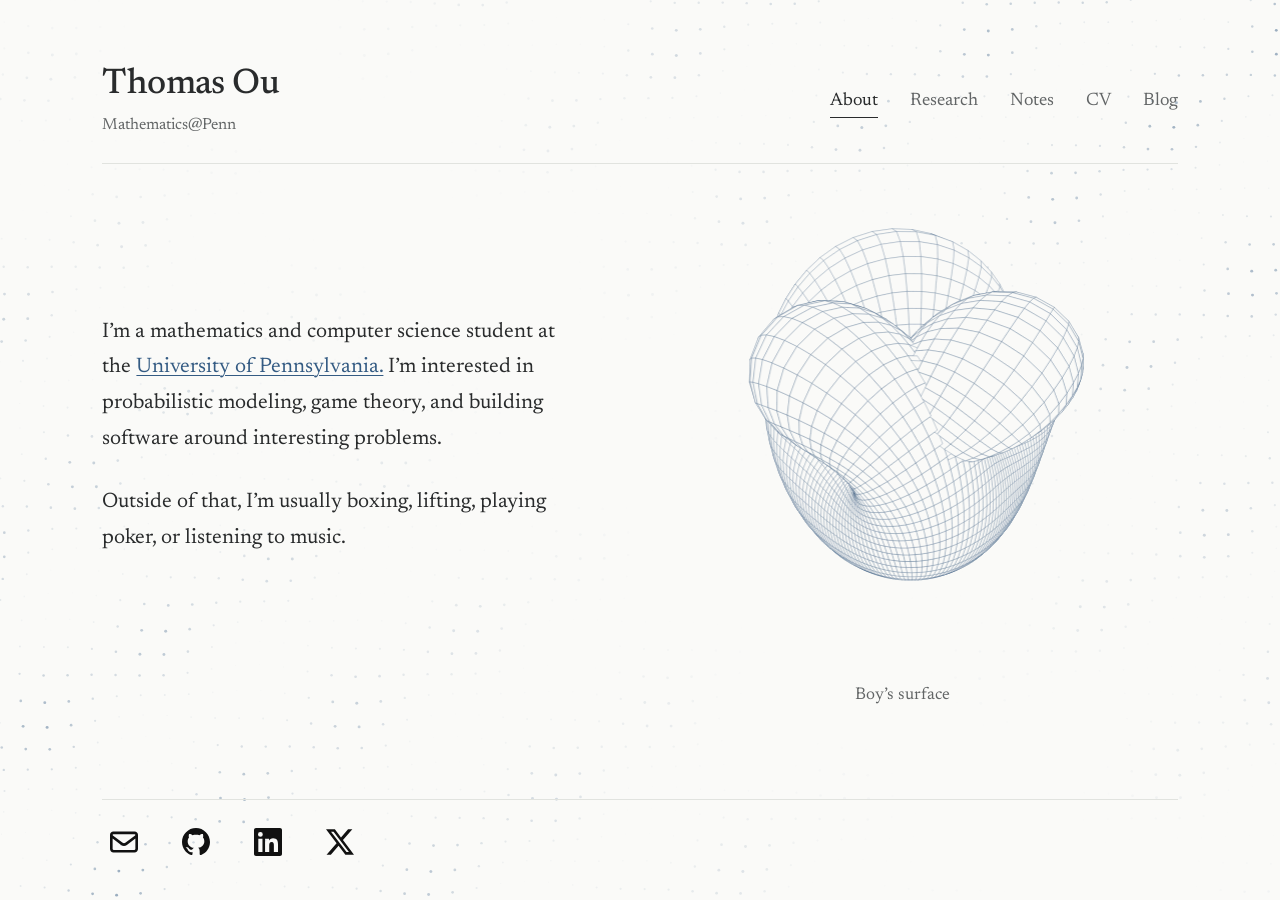
==== index.html @ cf2bec7f "open analytics preferences only from the footer" ====
<!doctype html>
<html lang="en">
<head>
  <meta charset="utf-8">
  <meta name="viewport" content="width=device-width, initial-scale=1, viewport-fit=cover">
  <meta name="theme-color" content="#fafaf8">
  <meta name="description" content="Thomas Ou. Mathematics and computer science at Penn. Interested in probabilistic modeling and game theory.">
  <title>Thomas Ou</title>
  <link rel="icon" href="notebook-assets/favicon.svg?v=trefoil" type="image/svg+xml">
  <link rel="stylesheet" href="notebook-assets/newsreader.css">
  <link rel="stylesheet" href="styles.css?v=calibration-post">
  <script src="ambient.js?v=canvas-resize" defer></script>
  <script src="navigation.js?v=research-scroll" defer></script>
  <script src="attractor.js?v=home-model-shuffle" defer></script>
  <script src="geometry.js?v=canvas-resize" defer></script>
  <script src="text-motion.js?v=smooth-text" defer></script>
  <script src="pdf-preview.js?v=pdf-preview" defer></script>
  <link rel="stylesheet" href="analytics.css?v=posthog">
  <script src="analytics.js?v=footer-privacy" defer></script>
</head>
<body>
  <div class="ambient-background" aria-hidden="true">
    <canvas class="ambient-field"></canvas>
  </div>
  <a class="skip-link" href="#main">Skip to content</a>
  <div class="site">
    <header class="site-header">
      <div class="identity">
        <a class="name" href="#about" aria-label="Thomas Ou, about">Thomas Ou</a>
        <p>Mathematics@Penn</p>
      </div>
      <nav aria-label="Main navigation">
        <a href="#about" aria-current="page">About</a>
        <a href="#research">Research</a>
        <a href="#notes">Notes</a>
        <a href="#cv">CV</a>
        <a href="#blog">Blog</a>
      </nav>
    </header>
    <main id="main" tabindex="-1">
      <section id="about" class="page-section home" aria-labelledby="about-title">
        <h1 id="about-title" class="visually-hidden">About Thomas</h1>
        <div class="home-layout">
          <div class="biography">
            <p>I’m a mathematics and computer science student at the <a href="https://www.upenn.edu/">University of Pennsylvania.</a> I’m interested in probabilistic modeling, game theory, and building software around interesting problems.</p>
            <p>Outside of that, I’m usually boxing, lifting, playing poker, or listening to music.</p>
          </div>
          <figure class="attractor" aria-labelledby="attractor-title">
            <div class="attractor-plot">
              <canvas id="attractor-canvas" tabindex="0" role="img" aria-label="Interactive mathematical model. Drag or use arrow keys to rotate. Press Space to pause or resume.">An interactive mathematical model.</canvas>
              <noscript><p class="no-script">Enable JavaScript to explore the mathematics.</p></noscript>
            </div>
            <figcaption>
              <span id="attractor-title">Mathematical model</span>
            </figcaption>
          </figure>
        </div>
      </section>
      <section id="research" hidden class="page-section research" aria-labelledby="research-title">
        <h1 id="research-title" class="visually-hidden">Research</h1>
        <div class="research-group">
          <ul class="research-list" role="list" aria-label="Research topics">
            <li class="research-entry">
              <div class="research-details">
                <h2><a href="https://arxiv.org/abs/2606.20557" target="_blank" rel="noopener" aria-label="Related paper: Optimal Deterministic Multicalibration and Omniprediction by Noarov and Roth, 2026 (opens in a new tab)">Multicalibration and Omniprediction</a></h2>
                <p>Deterministic multicalibration and omniprediction with optimal sample complexity. Noarov and Roth, June 2026 preprint.</p>
              </div>
            </li>
            <li class="research-entry">
              <div class="research-details">
                <h2><a href="https://arxiv.org/abs/1906.08837" target="_blank" rel="noopener" aria-label="Related paper: Minimal resolutions of monomial ideals (opens in a new tab)">Combinatorial Minimal Free Resolutions</a></h2>
                <p>Explicit combinatorial constructions for resolving monomial ideals, connecting algebraic structure with topology.</p>
              </div>
            </li>
            <li class="research-entry">
              <div class="research-details">
                <h2><a href="https://arxiv.org/abs/2104.13753" target="_blank" rel="noopener" aria-label="Related paper: Sum-of-norms clustering does not separate nearby balls (opens in a new tab)">Sum-of-norms Clustering</a></h2>
                <p>Geometric and measure-theoretic approaches to understanding how convex clustering behaves on discrete samples and continuous distributions.</p>
              </div>
            </li>
          </ul>
        </div>
        <section class="research-group" aria-labelledby="selected-projects-title">
          <div class="research-group-heading">
            <h2 id="selected-projects-title">Select Technical Projects</h2>
          </div>
          <ul class="technical-projects">
            <li>
              <a href="https://github.com/Smokeybear10/103.RSCH.river" target="_blank" rel="noopener" aria-label="River: Counterfactual regret minimization solver for No-Limit Hold’em (opens in a new tab)">River — Counterfactual regret minimization solver for No-Limit Hold’em</a>
              <span class="project-tools">(Rust, Rayon, Actix Web)</span>
            </li>
          </ul>
        </section>
      </section>
      <section id="cv" hidden class="page-section cv" aria-labelledby="cv-title">
        <h1 id="cv-title" class="visually-hidden">CV</h1>
        <section class="cv-group" aria-labelledby="cv-education-title">
          <h2 id="cv-education-title">Education</h2>
          <ol class="cv-timeline" role="list" aria-label="Education, most recent graduation first">
            <li class="cv-entry">
              <p class="cv-date">Expected <time datetime="2028-12">Dec 2028</time></p>
              <div class="cv-details">
                <h3>University of Pennsylvania</h3>
                <p class="cv-role">Master of Science in Engineering, Computer and Information Science</p>
                <p class="cv-location">Philadelphia, PA</p>
              </div>
            </li>
            <li class="cv-entry">
              <p class="cv-date">Expected <time datetime="2027-05">May 2027</time></p>
              <div class="cv-details">
                <h3>University of Pennsylvania</h3>
                <p class="cv-role">Bachelor of Science in Mathematics</p>
                <p class="cv-location">Philadelphia, PA</p>
              </div>
            </li>
          </ol>
        </section>
        <section class="cv-group" aria-labelledby="cv-experience-title">
          <h2 id="cv-experience-title">Experience</h2>
          <ol class="cv-timeline" role="list" aria-label="Experience, most recent first">
            <li class="cv-entry">
              <p class="cv-date"><time datetime="2027">Summer 2027</time></p>
              <div class="cv-details">
                <h3>Akuna Capital</h3>
                <p class="cv-role">Incoming Quantitative Research Intern</p>
                <p class="cv-location">Chicago, IL</p>
                <p class="cv-description">Equity index market making and volatility research.</p>
              </div>
            </li>
            <li class="cv-entry">
              <p class="cv-date"><time datetime="2026-08">Aug 2026</time> – Present</p>
              <div class="cv-details">
                <h3>University of Pennsylvania</h3>
                <p class="cv-role">Teaching Assistant · CIS 5500</p>
                <p class="cv-location">Philadelphia, PA</p>
                <p class="cv-description">Graduate database systems with Prof. Susan B. Davidson, covering concurrency control, isolation, and distributed consistency.</p>
              </div>
            </li>
            <li class="cv-entry">
              <p class="cv-date"><time datetime="2026-05">May 2026</time> – <time datetime="2026-08">Aug 2026</time></p>
              <div class="cv-details">
                <h3>Amazon Web Services</h3>
                <p class="cv-role">Software Development Engineer Intern</p>
                <p class="cv-location">Boston, MA</p>
                <p class="cv-description">Storage control-plane systems for FSx for Lustre: file-system lifecycle services, metadata, snapshots, and parallel I/O.</p>
              </div>
            </li>
            <li class="cv-entry">
              <p class="cv-date"><time datetime="2025-07">Jul 2025</time> – Present</p>
              <div class="cv-details">
                <h3>University of Pennsylvania</h3>
                <p class="cv-role">Research Assistant</p>
                <p class="cv-location">Philadelphia, PA</p>
                <p class="cv-description">Maritime intelligence research with Prof. M. Horowitz, combining vessel anomaly detection and fuzzy inference for explainable risk scoring.</p>
              </div>
            </li>
            <li class="cv-entry">
              <p class="cv-date"><time datetime="2025-05">May 2025</time> – <time datetime="2025-07">Jul 2025</time></p>
              <div class="cv-details">
                <h3>Cursor</h3>
                <p class="cv-role">Engineering Fellow</p>
                <p class="cv-location">San Francisco, CA</p>
                <p class="cv-description">A Rust decision engine for coding agents, using multicalibration and bounded-risk policies to decide when to execute, escalate, or request review.</p>
              </div>
            </li>
          </ol>
        </section>
        <p class="resume-request"><a href="mailto:thomasou@sas.upenn.edu?subject=R%C3%A9sum%C3%A9%20request">Please contact me for my full résumé.</a></p>
      </section>
      <section id="notes" hidden class="page-section notes" aria-labelledby="notes-title">
        <h1 id="notes-title" class="visually-hidden">Notes</h1>
        <section class="notes-group" aria-labelledby="undergraduate-notes">
          <div class="notes-group-heading">
            <h2 id="undergraduate-notes">Undergraduate</h2>
            <span>3 notes</span>
          </div>
          <ol class="notes-list" aria-label="Undergraduate notes">
          <li class="note-row">
            <div>
              <a class="note-course" href="https://statistics.wharton.upenn.edu/programs/undergraduate/course-descriptions/">STAT 4300</a>
              <h3><a class="note-title" href="notes/ben-greene/probability.pdf" target="_blank" rel="noopener" type="application/pdf" aria-label="Open PDF: Probability notes by Ben Greene (PDF, 68 pages; opens in a new tab)">Probability</a></h3>
              <p class="note-origin">68 pages · 18.6 MB</p>
            </div>
            <a class="note-pdf" type="application/pdf" href="notes/ben-greene/probability.pdf" target="_blank" rel="noopener" aria-label="Open PDF: Probability notes by Ben Greene (PDF, 68 pages; opens in a new tab)"><svg viewBox="0 0 20 22" fill="none" stroke="currentColor" stroke-width="1.4" stroke-linecap="round" stroke-linejoin="round" aria-hidden="true" focusable="false"><path d="M11 2H4a1 1 0 0 0-1 1v16a1 1 0 0 0 1 1h12a1 1 0 0 0 1-1V8z"/><path d="M11 2v6h6M6.5 12h7M6.5 15.5h5"/></svg><span><span class="pdf-label-prefix">Open </span>PDF</span><span class="pdf-arrow" aria-hidden="true">↗</span></a>
          </li>
          <li class="note-row">
            <div>
              <a class="note-course" href="https://catalog.upenn.edu/courses/math/">MATH 5140</a>
              <h3><a class="note-title" href="notes/ben-greene/advanced-linear-algebra.pdf" target="_blank" rel="noopener" type="application/pdf" aria-label="Open PDF: Advanced Linear Algebra notes by Ben Greene (PDF, 45 pages; opens in a new tab)">Advanced Linear Algebra</a></h3>
              <p class="note-origin">45 pages · 12.7 MB</p>
            </div>
            <a class="note-pdf" type="application/pdf" href="notes/ben-greene/advanced-linear-algebra.pdf" target="_blank" rel="noopener" aria-label="Open PDF: Advanced Linear Algebra notes by Ben Greene (PDF, 45 pages; opens in a new tab)"><svg viewBox="0 0 20 22" fill="none" stroke="currentColor" stroke-width="1.4" stroke-linecap="round" stroke-linejoin="round" aria-hidden="true" focusable="false"><path d="M11 2H4a1 1 0 0 0-1 1v16a1 1 0 0 0 1 1h12a1 1 0 0 0 1-1V8z"/><path d="M11 2v6h6M6.5 12h7M6.5 15.5h5"/></svg><span><span class="pdf-label-prefix">Open </span>PDF</span><span class="pdf-arrow" aria-hidden="true">↗</span></a>
          </li>
          <li class="note-row">
            <div>
              <a class="note-course" href="https://www2.math.upenn.edu/~ghrist/cv.pdf">MATH 680</a>
              <h3><a class="note-title" href="notes/ben-greene/topological-data-analysis.pdf" target="_blank" rel="noopener" type="application/pdf" aria-label="Open PDF: Topological Data Analysis notes by Ben Greene (PDF, 32 pages; opens in a new tab)">Topological Data Analysis</a></h3>
              <p class="note-origin">32 pages · 9.9 MB</p>
            </div>
            <a class="note-pdf" type="application/pdf" href="notes/ben-greene/topological-data-analysis.pdf" target="_blank" rel="noopener" aria-label="Open PDF: Topological Data Analysis notes by Ben Greene (PDF, 32 pages; opens in a new tab)"><svg viewBox="0 0 20 22" fill="none" stroke="currentColor" stroke-width="1.4" stroke-linecap="round" stroke-linejoin="round" aria-hidden="true" focusable="false"><path d="M11 2H4a1 1 0 0 0-1 1v16a1 1 0 0 0 1 1h12a1 1 0 0 0 1-1V8z"/><path d="M11 2v6h6M6.5 12h7M6.5 15.5h5"/></svg><span><span class="pdf-label-prefix">Open </span>PDF</span><span class="pdf-arrow" aria-hidden="true">↗</span></a>
          </li>
          </ol>
        </section>
        <section class="notes-group" aria-labelledby="graduate-notes">
          <div class="notes-group-heading">
            <h2 id="graduate-notes">Graduate</h2>
            <span>6 notes</span>
          </div>
          <ol class="notes-list" aria-label="Graduate notes">
          <li class="note-row">
            <div>
              <a class="note-course" href="https://catalog.upenn.edu/courses/math/">MATH 5020</a>
              <h3><a class="note-title" href="notes/ben-greene/abstract-algebra-1.pdf" target="_blank" rel="noopener" type="application/pdf" aria-label="Open PDF: Algebraic Structures I notes by Ben Greene (PDF, 65 pages; opens in a new tab)">Abstract Algebra I</a></h3>
              <p class="note-origin">65 pages · 18.1 MB</p>
            </div>
            <a class="note-pdf" type="application/pdf" href="notes/ben-greene/abstract-algebra-1.pdf" target="_blank" rel="noopener" aria-label="Open PDF: Algebraic Structures I notes by Ben Greene (PDF, 65 pages; opens in a new tab)"><svg viewBox="0 0 20 22" fill="none" stroke="currentColor" stroke-width="1.4" stroke-linecap="round" stroke-linejoin="round" aria-hidden="true" focusable="false"><path d="M11 2H4a1 1 0 0 0-1 1v16a1 1 0 0 0 1 1h12a1 1 0 0 0 1-1V8z"/><path d="M11 2v6h6M6.5 12h7M6.5 15.5h5"/></svg><span><span class="pdf-label-prefix">Open </span>PDF</span><span class="pdf-arrow" aria-hidden="true">↗</span></a>
          </li>
          <li class="note-row">
            <div>
              <a class="note-course" href="https://catalog.upenn.edu/courses/math/">MATH 5030</a>
              <h3><a class="note-title" href="notes/ben-greene/abstract-algebra-2.pdf" target="_blank" rel="noopener" type="application/pdf" aria-label="Open PDF: Algebraic Structures II notes by Ben Greene (PDF, 36 pages; opens in a new tab)">Abstract Algebra II</a></h3>
              <p class="note-origin">36 pages · 10.0 MB</p>
            </div>
            <a class="note-pdf" type="application/pdf" href="notes/ben-greene/abstract-algebra-2.pdf" target="_blank" rel="noopener" aria-label="Open PDF: Algebraic Structures II notes by Ben Greene (PDF, 36 pages; opens in a new tab)"><svg viewBox="0 0 20 22" fill="none" stroke="currentColor" stroke-width="1.4" stroke-linecap="round" stroke-linejoin="round" aria-hidden="true" focusable="false"><path d="M11 2H4a1 1 0 0 0-1 1v16a1 1 0 0 0 1 1h12a1 1 0 0 0 1-1V8z"/><path d="M11 2v6h6M6.5 12h7M6.5 15.5h5"/></svg><span><span class="pdf-label-prefix">Open </span>PDF</span><span class="pdf-arrow" aria-hidden="true">↗</span></a>
          </li>
          <li class="note-row">
            <div>
              <a class="note-course" href="https://catalog.upenn.edu/courses/math/">MATH 6260</a>
              <h3><a class="note-title" href="notes/ben-greene/commutative-algebra.pdf" target="_blank" rel="noopener" type="application/pdf" aria-label="Open PDF: Commutative Algebra notes by Ben Greene (PDF, 177 pages; opens in a new tab)">Commutative Algebra</a></h3>
              <p class="note-origin">177 pages · 53.9 MB</p>
            </div>
            <a class="note-pdf" type="application/pdf" href="notes/ben-greene/commutative-algebra.pdf" target="_blank" rel="noopener" aria-label="Open PDF: Commutative Algebra notes by Ben Greene (PDF, 177 pages; opens in a new tab)"><svg viewBox="0 0 20 22" fill="none" stroke="currentColor" stroke-width="1.4" stroke-linecap="round" stroke-linejoin="round" aria-hidden="true" focusable="false"><path d="M11 2H4a1 1 0 0 0-1 1v16a1 1 0 0 0 1 1h12a1 1 0 0 0 1-1V8z"/><path d="M11 2v6h6M6.5 12h7M6.5 15.5h5"/></svg><span><span class="pdf-label-prefix">Open </span>PDF</span><span class="pdf-arrow" aria-hidden="true">↗</span></a>
          </li>
          <li class="note-row">
            <div>
              <a class="note-course" href="https://catalog.upenn.edu/courses/math/">MATH 6240</a>
              <h3><a class="note-title" href="notes/ben-greene/algebraic-geometry.pdf" target="_blank" rel="noopener" type="application/pdf" aria-label="Open PDF: Algebraic Geometry notes by Ben Greene (PDF, 97 pages; opens in a new tab)">Algebraic Geometry</a></h3>
              <p class="note-origin">97 pages · 30.8 MB</p>
            </div>
            <a class="note-pdf" type="application/pdf" href="notes/ben-greene/algebraic-geometry.pdf" target="_blank" rel="noopener" aria-label="Open PDF: Algebraic Geometry notes by Ben Greene (PDF, 97 pages; opens in a new tab)"><svg viewBox="0 0 20 22" fill="none" stroke="currentColor" stroke-width="1.4" stroke-linecap="round" stroke-linejoin="round" aria-hidden="true" focusable="false"><path d="M11 2H4a1 1 0 0 0-1 1v16a1 1 0 0 0 1 1h12a1 1 0 0 0 1-1V8z"/><path d="M11 2v6h6M6.5 12h7M6.5 15.5h5"/></svg><span><span class="pdf-label-prefix">Open </span>PDF</span><span class="pdf-arrow" aria-hidden="true">↗</span></a>
          </li>
          <li class="note-row">
            <div>
              <a class="note-course" href="https://catalog.upenn.edu/courses/phys/">PHYS 5503</a>
              <h3><a class="note-title" href="notes/ben-greene/general-relativity.pdf" target="_blank" rel="noopener" type="application/pdf" aria-label="Open PDF: General Relativity notes by Ben Greene (PDF, 66 pages; opens in a new tab)">General Relativity</a></h3>
              <p class="note-origin">66 pages · 19.4 MB</p>
            </div>
            <a class="note-pdf" type="application/pdf" href="notes/ben-greene/general-relativity.pdf" target="_blank" rel="noopener" aria-label="Open PDF: General Relativity notes by Ben Greene (PDF, 66 pages; opens in a new tab)"><svg viewBox="0 0 20 22" fill="none" stroke="currentColor" stroke-width="1.4" stroke-linecap="round" stroke-linejoin="round" aria-hidden="true" focusable="false"><path d="M11 2H4a1 1 0 0 0-1 1v16a1 1 0 0 0 1 1h12a1 1 0 0 0 1-1V8z"/><path d="M11 2v6h6M6.5 12h7M6.5 15.5h5"/></svg><span><span class="pdf-label-prefix">Open </span>PDF</span><span class="pdf-arrow" aria-hidden="true">↗</span></a>
          </li>
          <li class="note-row">
            <div>
              <a class="note-course" href="https://catalog.upenn.edu/courses/math/">MATH 6480</a>
              <h3><a class="note-title" href="notes/ben-greene/geometric-central-limit-theorems.pdf" target="_blank" rel="noopener" type="application/pdf" aria-label="Open PDF: Geometric Central Limit Theorems on Singular Spaces notes by Ben Greene (PDF, 17 pages; opens in a new tab)">Geometric Central Limit Theorems on Singular Spaces</a></h3>
              <p class="note-origin">17 pages · 5.2 MB</p>
            </div>
            <a class="note-pdf" type="application/pdf" href="notes/ben-greene/geometric-central-limit-theorems.pdf" target="_blank" rel="noopener" aria-label="Open PDF: Geometric Central Limit Theorems on Singular Spaces notes by Ben Greene (PDF, 17 pages; opens in a new tab)"><svg viewBox="0 0 20 22" fill="none" stroke="currentColor" stroke-width="1.4" stroke-linecap="round" stroke-linejoin="round" aria-hidden="true" focusable="false"><path d="M11 2H4a1 1 0 0 0-1 1v16a1 1 0 0 0 1 1h12a1 1 0 0 0 1-1V8z"/><path d="M11 2v6h6M6.5 12h7M6.5 15.5h5"/></svg><span><span class="pdf-label-prefix">Open </span>PDF</span><span class="pdf-arrow" aria-hidden="true">↗</span></a>
          </li>
          </ol>
        </section>
      </section>
      <section id="blog" hidden class="page-section blog" aria-labelledby="blog-title">
        <h1 id="blog-title">posts</h1>
        <ol class="blog-list" role="list">
          <li class="blog-entry">
            <div class="blog-entry-copy">
              <p class="blog-entry-meta"><time datetime="2025-07">July 2025</time></p>
              <h2><a href="blog/trying-to-break-a-calibrated-predictor.html">Trying to break a calibrated predictor</a></h2>
              <p class="blog-entry-summary">A model predicts 50% for everyone. Its calibration error is zero, but it gets both groups wrong.</p>
            </div>
            <a class="blog-entry-image" href="blog/trying-to-break-a-calibrated-predictor.html" tabindex="-1" aria-hidden="true"><img src="blog/calibration.svg" width="640" height="480" alt=""></a>
          </li>
        </ol>
      </section>
      <section id="math" hidden class="page-section math" aria-labelledby="math-title">
        <h1 id="math-title">A little knot theory</h1>
        <p class="page-intro">The trefoil is the simplest nontrivial knot. Drag to turn it around.</p>
        <figure aria-labelledby="math-title" aria-describedby="figure-description">
          <div class="plot">
            <canvas id="knot-canvas" tabindex="0" role="img" aria-label="Interactive trefoil knot. Drag or use the arrow keys to rotate." aria-describedby="figure-description">A trefoil knot, a closed curve in three dimensions with three crossings.</canvas>
            <noscript><p class="no-script">Enable JavaScript to explore the knot.</p></noscript>
          </div>
          <div class="figure-controls">
            <label for="tube-radius">Thickness <input id="tube-radius" type="range" min="0.12" max="0.4" step="0.01" value="0.23"><output id="radius-value" for="tube-radius">0.23</output></label>
            <div class="figure-buttons"><button type="button" id="motion-toggle" aria-pressed="true">Pause</button><button type="button" id="reset-figure">Reset</button></div>
          </div>
          <figcaption id="figure-description">One closed curve, three crossings, no loose ends.</figcaption>
        </figure>
        <div class="equation" aria-label="x equals sine t plus two sine two t; y equals cosine t minus two cosine two t; z equals negative sine three t">
          <span>x(t) = sin t + 2 sin 2t</span>
          <span>y(t) = cos t − 2 cos 2t</span>
          <span>z(t) = −sin 3t</span>
        </div>
      </section>
    </main>
    <footer class="site-footer">
      <nav class="social-links" aria-label="Contact and social links">
        <a href="mailto:thomasou@sas.upenn.edu" aria-label="Email Thomas Ou" title="Email">
          <svg xmlns="http://www.w3.org/2000/svg" aria-hidden="true" focusable="false" viewBox="0 0 512 512"><!--! Font Awesome Free 7.3.1 by @fontawesome - https://fontawesome.com License - https://fontawesome.com/license/free (Icons: CC BY 4.0, Fonts: SIL OFL 1.1, Code: MIT License) Copyright 2026 Fonticons, Inc. --><path fill="currentColor" d="M61.4 64C27.5 64 0 91.5 0 125.4 0 126.3 0 127.1 .1 128L0 128 0 384c0 35.3 28.7 64 64 64l384 0c35.3 0 64-28.7 64-64l0-256-.1 0c0-.9 .1-1.7 .1-2.6 0-33.9-27.5-61.4-61.4-61.4L61.4 64zM464 192.3L464 384c0 8.8-7.2 16-16 16L64 400c-8.8 0-16-7.2-16-16l0-191.7 154.8 117.4c31.4 23.9 74.9 23.9 106.4 0L464 192.3zM48 125.4C48 118 54 112 61.4 112l389.2 0c7.4 0 13.4 6 13.4 13.4 0 4.2-2 8.2-5.3 10.7L280.2 271.5c-14.3 10.8-34.1 10.8-48.4 0L53.3 136.1c-3.3-2.5-5.3-6.5-5.3-10.7z"/></svg>
        </a>
        <a href="https://github.com/Smokeybear10" aria-label="GitHub" title="GitHub">
          <svg xmlns="http://www.w3.org/2000/svg" aria-hidden="true" focusable="false" viewBox="0 0 512 512"><!--! Font Awesome Free 7.3.1 by @fontawesome - https://fontawesome.com License - https://fontawesome.com/license/free (Icons: CC BY 4.0, Fonts: SIL OFL 1.1, Code: MIT License) Copyright 2026 Fonticons, Inc. --><path fill="currentColor" d="M216.5 362.5c-66-8-112.5-55.5-112.5-117 0-25 9-52 24-70-6.5-16.5-5.5-51.5 2-66 20-2.5 47 8 63 22.5 19-6 39-9 63.5-9s44.5 3 62.5 8.5c15.5-14 43-24.5 63-22 7 13.5 8 48.5 1.5 65.5 16 19 24.5 44.5 24.5 70.5 0 61.5-46.5 108-113.5 116.5 17 11 28.5 35 28.5 62.5l0 52C323 491.5 335.5 500 350.5 494 441 459.5 512 369 512 257 512 115.5 397 0 255.5 0S0 115.5 0 257c0 111 70.5 203 165.5 237.5 13.5 5 26.5-4 26.5-17.5l0-40c-7 3-16 5-24 5-33 0-52.5-18-66.5-51.5-5.5-13.5-11.5-21.5-23-23-6-.5-8-3-8-6 0-6 10-10.5 20-10.5 14.5 0 27 9 40 27.5 10 14.5 20.5 21 33 21s20.5-4.5 32-16c8.5-8.5 15-16 21-21z"/></svg>
        </a>
        <a href="https://www.linkedin.com/in/thomasou0/" aria-label="LinkedIn" title="LinkedIn">
          <svg xmlns="http://www.w3.org/2000/svg" aria-hidden="true" focusable="false" viewBox="0 32 448 448"><!--! Font Awesome Free 7.3.1 by @fontawesome - https://fontawesome.com License - https://fontawesome.com/license/free (Icons: CC BY 4.0, Fonts: SIL OFL 1.1, Code: MIT License) Copyright 2026 Fonticons, Inc. --><path fill="currentColor" d="M416 32L31.9 32C14.3 32 0 46.5 0 64.3L0 447.7C0 465.5 14.3 480 31.9 480L416 480c17.6 0 32-14.5 32-32.3l0-383.4C448 46.5 433.6 32 416 32zM135.4 416l-66.4 0 0-213.8 66.5 0 0 213.8-.1 0zM102.2 96a38.5 38.5 0 1 1 0 77 38.5 38.5 0 1 1 0-77zM384.3 416l-66.4 0 0-104c0-24.8-.5-56.7-34.5-56.7-34.6 0-39.9 27-39.9 54.9l0 105.8-66.4 0 0-213.8 63.7 0 0 29.2 .9 0c8.9-16.8 30.6-34.5 62.9-34.5 67.2 0 79.7 44.3 79.7 101.9l0 117.2z"/></svg>
        </a>
        <a href="https://x.com/ThomasOu10" aria-label="X — @ThomasOu10" title="X">
          <svg xmlns="http://www.w3.org/2000/svg" aria-hidden="true" focusable="false" viewBox="0 0 24 24"><path fill="currentColor" d="M18.901 1.153h3.68l-8.04 9.19L24 22.846h-7.406l-5.8-7.584-6.64 7.584H.47l8.6-9.835L0 1.154h7.594l5.243 6.932 6.064-6.933zm-1.29 19.49h2.039L6.487 3.24H4.3l13.311 17.403z"/></svg>
        </a>
      </nav>
      <button class="analytics-settings ph-no-capture" type="button" aria-controls="analytics-preferences" aria-expanded="false" hidden>Privacy</button>
    </footer>
  </div>
  <dialog id="pdf-preview" class="pdf-preview" aria-labelledby="pdf-preview-title" data-preview-root="notebook-assets/note-previews/">
    <header class="pdf-preview-header">
      <div>
        <h2 id="pdf-preview-title">PDF preview</h2>
        <p id="pdf-preview-meta"></p>
      </div>
      <button class="pdf-preview-close" type="button" aria-label="Close PDF preview" autofocus><svg viewBox="0 0 24 24" fill="none" stroke="currentColor" stroke-width="1.5" aria-hidden="true"><path d="m6 6 12 12M18 6 6 18"/></svg></button>
    </header>
    <div class="pdf-preview-body" aria-busy="false">
      <p class="pdf-preview-status" role="status" hidden></p>
      <div class="pdf-preview-page"></div>
    </div>
    <footer class="pdf-preview-footer">
      <a class="pdf-preview-full" target="_blank" rel="noopener">Open full PDF <span aria-hidden="true">↗</span></a>
      <div class="pdf-preview-pagination" aria-label="Preview pages">
        <button class="pdf-preview-previous" type="button" aria-label="Previous preview page">←</button>
        <span id="pdf-preview-count" aria-live="polite" aria-atomic="true"></span>
        <button class="pdf-preview-next" type="button" aria-label="Next preview page">→</button>
      </div>
    </footer>
  </dialog>
  <section id="analytics-preferences" class="analytics-preferences ph-no-capture" aria-labelledby="analytics-heading" tabindex="-1" hidden>
    <button id="analytics-close" type="button" aria-label="Close analytics preferences">×</button>
    <h2 id="analytics-heading">Site analytics</h2>
    <p>May I use PostHog to understand visits, clicks, and reading activity? A browser ID helps recognize return visits. You can change your choice under Privacy.</p>
    <form id="analytics-consent">
      <div class="analytics-controls">
        <label class="analytics-replay-option"><input id="analytics-replay" type="checkbox"> Include session replays and heatmaps</label>
        <p class="analytics-detail">Replays show activity on this site. Inputs and animated graphics stay hidden.</p>
        <div class="analytics-actions">
          <button type="submit">Allow analytics</button>
          <button id="analytics-decline" type="button">No thanks</button>
        </div>
      </div>
      <p id="analytics-status" role="status" hidden></p>
    </form>
  </section>
</body>
</html>
---- notebook-assets/newsreader.css ----
@font-face {
  font-family: 'Newsreader';
  font-style: italic;
  font-weight: 400;
  font-display: swap;
  src: url(newsreader-0.ttf) format('truetype');
}
@font-face {
  font-family: 'Newsreader';
  font-style: normal;
  font-weight: 400;
  font-display: swap;
  src: url(newsreader-1.ttf) format('truetype');
}
@font-face {
  font-family: 'Newsreader';
  font-style: normal;
  font-weight: 500;
  font-display: swap;
  src: url(newsreader-2.ttf) format('truetype');
}
@font-face {
  font-family: 'Newsreader';
  font-style: normal;
  font-weight: 600;
  font-display: swap;
  src: url(newsreader-3.ttf) format('truetype');
}
---- styles.css ----
@font-face { font-family: 'Shippori Mincho'; font-style: normal; font-weight: 700; font-display: swap; src: url('blog/shippori-mincho-bold.woff2') format('woff2'); }
:root {
  color-scheme: light;
  --paper: #fafaf8;
  --ink: #292b2c;
  --muted: #626566;
  --link: #345b83;
  --line: #e1e3df;
  --serif: 'Newsreader', Georgia, serif;
  --mono: 'SFMono-Regular', Consolas, 'Liberation Mono', monospace;
  --ease: cubic-bezier(.22, 1, .36, 1);
  --duration: 220ms;
  --page-gutter: max(clamp(20px, 4vw, 48px), env(safe-area-inset-left), env(safe-area-inset-right));
  --page-top: clamp(24px, 7svh, 72px);
  --page-bottom: clamp(24px, 4svh, 48px);
}
* { box-sizing: border-box; }
html { -webkit-text-size-adjust: 100%; text-size-adjust: 100%; }
body { margin: 0; background: var(--paper); color: var(--ink); font: 18px/1.7 var(--serif); -webkit-font-smoothing: antialiased; }
.ambient-background { position: fixed; inset: 0; z-index: 0; overflow: hidden; pointer-events: none; }
.ambient-field { position: absolute; display: block; inset: 0; width: 100%; height: 100%; }
.reactive-text-inline { display: inline-block; max-width: 100%; }
::selection { background: #dfe8ef; }
a { color: var(--link); text-decoration-thickness: 1px; text-underline-offset: 3px; transition: color var(--duration) var(--ease); }
a:hover { color: #183d63; }
button, input { font: inherit; }
a:focus-visible, button:focus-visible, input:focus-visible, canvas:focus-visible { outline: 2px solid var(--link); outline-offset: 5px; }
[hidden] { display: none !important; }
main:focus { outline: none; }
h1, h2, p, figure { margin: 0; }
h1, h2 { font-weight: 500; line-height: 1.2; }
h1 { font-size: 30px; letter-spacing: -.45px; }
h2 { font-size: 24px; letter-spacing: -.2px; }
.site { position: relative; z-index: 1; display: flex; flex-direction: column; width: min(100% - var(--page-gutter) * 2, 900px); min-height: calc(100svh - var(--page-top) - var(--page-bottom)); margin: var(--page-top) auto var(--page-bottom); }
.site-header { display: flex; flex-wrap: wrap; justify-content: space-between; align-items: center; gap: 24px; padding-bottom: clamp(16px, 3svh, 24px); border-bottom: 1px solid var(--line); }
.name { color: var(--ink); font-size: 30px; font-weight: 500; letter-spacing: -.6px; line-height: 1.2; text-decoration: none; }
.identity p { margin-top: 5px; font-size: 14px; color: var(--muted); }
.site-header nav { display: flex; flex-wrap: wrap; gap: 0 26px; max-width: 100%; flex-shrink: 0; font-size: 16px; }
.site-header nav a { position: relative; display: inline-flex; align-items: center; min-height: 44px; color: var(--muted); text-decoration: none; padding: 8px 0; }
.site-header nav a::after { content: ''; position: absolute; right: 0; bottom: 6px; left: 0; height: 1px; background: currentColor; transform: scaleX(0); transform-origin: left; transition: transform var(--duration) var(--ease); }
.site-header nav a[aria-current='page'], .site-header nav a:focus-visible { color: var(--ink); }
.site-header nav a[aria-current='page']::after, .site-header nav a:focus-visible::after { transform: scaleX(1); }
main { display: flex; flex: 1; flex-direction: column; min-width: 0; margin-top: clamp(28px, 5svh, 48px); }
.page-section { width: 100%; min-width: 0; }
.page-section + .page-section { margin-top: 64px; }
.page-section[hidden] + .page-section { margin-top: 0; }
.biography p + p { margin-top: 24px; }
.home { max-width: none; }
.home-layout { display: grid; grid-template-columns: minmax(0, 1fr) minmax(0, 1.15fr); gap: clamp(32px, 4vw, 48px); align-items: center; }
.biography { min-width: 0; max-width: 60ch; }
.attractor { min-width: 0; width: 100%; }
.attractor-plot { position: relative; height: auto; aspect-ratio: 4 / 3; max-height: 340px; }
#attractor-canvas { display: block; width: 100%; height: 100%; cursor: grab; touch-action: pan-y; outline: none; -webkit-user-select: none; user-select: none; -webkit-tap-highlight-color: transparent; }
#attractor-canvas:active { cursor: grabbing; }
.plot-hint { position: absolute; bottom: 7px; right: 0; font: 10px/1.5 var(--mono); color: var(--muted); pointer-events: none; }
.attractor figcaption { display: flex; justify-content: center; align-items: center; min-height: 44px; margin-top: 8px; font-size: 15px; }
#attractor-title { text-align: center; color: var(--muted); }
.attractor:focus-within #attractor-title { text-decoration: underline; text-decoration-color: var(--link); text-underline-offset: 5px; }
.page-intro { margin-top: 14px; color: var(--muted); font-size: 18px; }
.research { max-width: 1120px; }
.research-group + .research-group { margin-top: 48px; }
.research-group-heading { margin-bottom: 24px; }
.research-group-heading h2 { font-size: clamp(22px, 1.8vw, 28px); }
.research-list { padding: 0; margin: 0; list-style: none; }
.research-list > .research-entry:first-child { padding-top: 0; border-top: 0; }
.research-entry { padding-block: 26px; border-top: 1px solid var(--line); }
.research-details { min-width: 0; }
.research-details h2, .research-details h3 { margin: 0; font-size: clamp(23px, 1.9vw, 30px); font-weight: 500; line-height: 1.3; letter-spacing: -.2px; }
.research-details > p { max-width: 65ch; margin-top: 12px; color: var(--muted); font-size: clamp(17px, 1.3vw, 21px); line-height: 1.6; }
.technical-projects { margin: 0; padding-left: 1.2em; font-size: clamp(18px, 1.4vw, 23px); line-height: 1.65; }
.technical-projects li + li { margin-top: 14px; }
.project-tools { color: var(--muted); }
.cv { max-width: 1120px; }
.resume-request { margin-top: 32px; font-size: clamp(16px, 1.2vw, 19px); }
.resume-request a { display: inline-block; padding-block: 8px; }
.cv-group { margin-top: 40px; }
.cv-group + .cv-group { margin-top: 48px; padding-top: 32px; border-top: 1px solid var(--line); }
.cv-timeline { --date-width: clamp(160px, 15vw, 210px); --timeline-gap: clamp(36px, 4vw, 64px); list-style: none; padding: 0; margin: 32px 0 0; }
.cv-entry { position: relative; display: grid; grid-template-columns: var(--date-width) minmax(0, 1fr); gap: var(--timeline-gap); padding-bottom: clamp(36px, 4vw, 56px); }
.cv-entry:last-child { padding-bottom: 0; }
.cv-entry::before, .cv-entry::after { content: ''; position: absolute; left: calc(var(--date-width) + var(--timeline-gap) / 2); }
.cv-entry::before { width: 1px; top: 12px; bottom: -12px; background: var(--line); }
.cv-entry:last-child::before { display: none; }
.cv-entry::after { top: 8px; width: 9px; height: 9px; margin-left: -4px; border: 1px solid var(--link); border-radius: 50%; background: var(--paper); }
.cv-date { padding-top: 3px; color: var(--muted); font: 12px/1.6 var(--mono); font-variant-numeric: tabular-nums; }
.cv-details { min-width: 0; }
.cv-details h3 { margin: 0; font-weight: 500; font-size: clamp(23px, 1.9vw, 30px); line-height: 1.25; }
.cv-role { margin-top: 7px; font-size: clamp(18px, 1.4vw, 22px); line-height: 1.4; }
.cv-location { margin-top: 5px; color: var(--muted); font-size: 15px; line-height: 1.5; }
.cv-description { max-width: 58ch; margin-top: 14px; color: var(--muted); font-size: clamp(17px, 1.3vw, 21px); line-height: 1.6; }
.blog, .post-page { --blog-display: 'Shippori Mincho', Georgia, serif; }
body:has(#blog:not([hidden])) .ambient-background { opacity: .12; }
.blog { max-width: 900px; margin-inline: auto; }
.blog > h1 { margin-block: 8px 56px; font: 700 clamp(48px, 6.5vw, 80px)/1 var(--blog-display); letter-spacing: -2px; text-align: center; }
.blog-group-title { margin-bottom: 16px; font: 700 44px/1.15 var(--blog-display); letter-spacing: -1px; }
.blog-list { list-style: none; margin: 0; padding: 0; }
.blog-entry { display: grid; grid-template-columns: minmax(0, 1.5fr) minmax(0, 1fr); align-items: center; gap: 48px; padding: 36px 16px; border-block: 1px solid var(--line); }
.blog-entry + .blog-entry { border-top: 0; }
.blog-entry-image { display: block; transform: rotate(-4deg); background: #eef0ed; }
.blog-entry-image img { display: block; width: 100%; height: auto; }
.blog-entry-copy { min-width: 0; }
.blog-entry-meta, .post-meta { color: var(--muted); font: 13px/1.6 var(--serif); letter-spacing: .1em; text-transform: uppercase; }
.post-meta span { margin-inline: 5px; }
.blog-entry h2 { margin: 8px 0 0; font: 700 27px/1.2 var(--blog-display); letter-spacing: -.45px; }
.blog-entry h2 a { color: var(--ink); text-decoration: none; }
.blog-entry h2 a:hover { color: var(--link); text-decoration: underline; }
.blog-entry-summary { max-width: 55ch; margin-top: 12px; font-size: 18px; line-height: 1.6; }
.post-page { --post-gutter: max(24px, env(safe-area-inset-left), env(safe-area-inset-right)); }
.post-page .site { width: min(100% - var(--post-gutter) * 2, 720px); min-height: 0; margin-top: max(24px, env(safe-area-inset-top)); margin-bottom: max(48px, env(safe-area-inset-bottom)); }
.post-masthead { display: flex; align-items: center; justify-content: space-between; gap: 24px; font-family: var(--serif); }
.post-masthead a { display: inline-flex; align-items: center; min-height: 44px; font-size: 16px; text-decoration: none; }
.post-masthead .post-home { color: var(--ink); font-size: 20px; }
.post-page main { display: block; margin-top: 40px; }
.blog-post { width: 100%; }
.post-back { display: inline-flex; align-items: center; gap: 8px; min-height: 44px; color: var(--muted); font: 16px/1 var(--serif); white-space: nowrap; text-decoration: none; }
.post-back svg { flex: none; width: 16px; height: 16px; }
.post-back:hover, .post-back:focus-visible { color: var(--link); }
.post-back:hover span, .post-back:focus-visible span { text-decoration: underline; text-decoration-thickness: 1px; text-underline-offset: 4px; }
.post-header { padding: 0; text-align: center; }
.post-header h1 { font: 700 clamp(36px, 5vw, 58px)/1.1 var(--blog-display); letter-spacing: -1.2px; text-wrap: balance; }
.post-deck { margin-top: 18px; color: var(--muted); font-size: 20px; font-style: italic; line-height: 1.5; }
.post-meta { margin-top: 12px; }
.post-prose { margin-top: 40px; font-size: 19px; line-height: 1.7; overflow-wrap: break-word; text-wrap: pretty; }
.post-prose > * { margin: 0; }
.post-prose > * + * { margin-top: 18px; }
.post-prose h2 { margin-top: 36px; font: 700 28px/1.25 var(--blog-display); letter-spacing: -.4px; }
.post-prose h3 { margin-top: 28px; font-size: 18px; font-weight: 600; line-height: 1.4; }
.post-prose h2 + *, .post-prose h3 + * { margin-top: 12px; }
.post-prose ul, .post-prose ol { padding-left: 1.3em; }
.post-prose li + li { margin-top: 8px; }
.post-prose blockquote { padding: 4px 0 4px 24px; border-left: 2px solid #a9bdcf; color: var(--muted); font-style: italic; }
.post-prose code { padding: .1em .25em; background: #eef0ed; font: .72em/1.7 var(--mono); }
.post-prose pre { max-width: 100%; padding: 16px 18px; overflow-x: auto; background: #f0f1ee; font-size: 14px; line-height: 1.7; tab-size: 4; }
.post-prose pre code { padding: 0; background: none; font: inherit; overflow-wrap: normal; }
.post-prose figure { margin-block: 28px; }
.post-prose figure img, .post-prose figure svg { display: block; max-width: 100%; height: auto; }
.post-figure-legend { display: flex; justify-content: flex-end; gap: 24px; margin-bottom: 8px; font-size: 15px; line-height: 1.5; }
.post-figure-legend span { display: inline-flex; align-items: center; gap: 8px; }
.post-figure-legend i { width: 24px; height: 2px; background: #9bb0c1; }
.post-figure-legend span:last-child i { background: var(--link); }
.post-figure-axis { display: grid; grid-template-columns: repeat(3, 1fr); width: 85%; margin: 4px auto 0; color: var(--muted); font: 13px/1.5 var(--mono); text-align: center; }
.post-prose figcaption { max-width: 60ch; margin-top: 12px; color: var(--muted); font-size: 15px; line-height: 1.5; }
.post-equation { max-width: 100%; padding: 6px 0; overflow-x: auto; font-size: 21px; }
.post-equation math { width: max-content; min-width: 100%; margin: 0; }
.post-table { max-width: 100%; overflow-x: auto; }
.post-table table { width: 100%; border-collapse: collapse; font-size: 16px; font-variant-numeric: tabular-nums; text-align: left; }
.post-table caption { margin-bottom: 12px; color: var(--muted); font-size: 15px; text-align: left; }
.post-table th { font-weight: 500; }
.post-table th, .post-table td { padding: 10px 16px 10px 0; border-bottom: 1px solid var(--line); }
.post-prose sup { line-height: 0; }
.post-prose sup a { padding: 5px 3px; }
.post-footnotes { margin-top: 32px; padding-top: 20px; border-top: 1px solid var(--line); color: var(--muted); font-size: 14px; line-height: 1.6; }
.post-footnotes ol { margin: 0; }
.post-prose :target { scroll-margin-top: 32px; }
.post-end { display: flex; flex-wrap: wrap; align-items: center; gap: 24px; margin-top: 24px; }
.post-end > a { min-width: 44px; }
.notes .page-intro { max-width: 580px; }
.notes-list { list-style: none; padding: 0; margin: 16px 0 0; }
.note-row { display: grid; grid-template-columns: minmax(0, 1fr) auto; gap: 24px; padding: 20px 0; border-top: 1px solid var(--line); transition: background-color var(--duration) var(--ease); }
.note-row > div { min-width: 0; }
.note-row:focus-within { background: rgb(52 91 131 / .035); }
.note-title { color: inherit; text-decoration: none; }
.note-title:focus-visible { color: var(--link); text-decoration: underline; }
.note-course { display: inline-block; margin-bottom: 6px; color: var(--muted); font: 12px/1.6 var(--mono); letter-spacing: .04em; text-decoration: none; }
a.note-course:hover { text-decoration: underline; }
.note-row h3 { margin: 0; font-size: clamp(20px, 2.1vw, 23px); line-height: 1.3; font-weight: 500; letter-spacing: -.2px; }
.note-origin, .note-detail { font-size: 15px; color: var(--muted); line-height: 1.5; }
.note-origin { margin-top: 6px; }
.note-detail { margin-top: 4px; max-width: 560px; }
.note-pdf { align-self: center; justify-self: start; display: inline-flex; align-items: center; gap: 8px; min-height: 44px; padding: 10px 13px; border: 1px solid var(--line); border-radius: 3px; background: transparent; font: 12px/1.5 var(--mono); text-decoration: none; white-space: nowrap; transition: color var(--duration) var(--ease), background-color var(--duration) var(--ease), border-color var(--duration) var(--ease), transform var(--duration) var(--ease); }
.note-pdf:focus-visible { border-color: var(--link); background: #f1f3f2; color: #183d63; }
.note-pdf:active { transform: scale(.98); background: #e9eef1; }
.note-pdf svg { width: 17px; height: 19px; flex-shrink: 0; }
.note-pdf .pdf-arrow { font-size: 15px; transition: transform var(--duration) var(--ease); }
.notes-footnote { border-top: 1px solid var(--line); padding-top: 20px; margin-top: 4px; max-width: 620px; font-size: 15px; line-height: 1.5; color: var(--muted); }
.notes-group { margin-top: 36px; }
.notes-group + .notes-group { margin-top: 44px; }
.notes-group-heading { display: flex; flex-wrap: wrap; align-items: baseline; justify-content: space-between; gap: 8px 16px; }
.notes-group-heading h2 { font-size: clamp(21px, 2.1vw, 23px); }
.notes-group-heading > span { color: var(--muted); font: 12px/1.5 var(--mono); white-space: nowrap; }
.cv > .visually-hidden + .cv-group, .notes > .visually-hidden + .notes-group { margin-top: 0; }
.pdf-preview-open { overflow: hidden; }
.pdf-preview { width: min(1040px, calc(100% - max(16px, env(safe-area-inset-left), env(safe-area-inset-right)) * 2)); height: min(960px, calc(100dvh - 48px)); max-width: none; max-height: none; margin: auto; padding: 0; border: 1px solid var(--line); border-radius: 6px; color: var(--ink); background: var(--paper); box-shadow: 0 20px 80px rgb(0 0 0 / .15); }
.pdf-preview[open] { display: flex; flex-direction: column; }
.pdf-preview::backdrop { background: rgb(20 27 33 / .4); }
.pdf-preview-header { display: flex; justify-content: space-between; align-items: flex-start; gap: 16px; padding: 20px 24px 16px; border-bottom: 1px solid var(--line); }
.pdf-preview-header > div { min-width: 0; }
.pdf-preview-header h2 { font-size: clamp(20px, 2vw, 27px); overflow-wrap: anywhere; }
#pdf-preview-meta { margin-top: 8px; color: var(--muted); font: 12px/1.6 var(--mono); }
.pdf-preview button { display: inline-flex; align-items: center; justify-content: center; flex-shrink: 0; width: 44px; height: 44px; padding: 0; border: 1px solid var(--line); border-radius: 3px; color: var(--ink); background: transparent; cursor: pointer; }
.pdf-preview button:hover:not(:disabled) { background: #eef1ed; border-color: var(--link); }
.pdf-preview button:disabled { opacity: .35; cursor: default; }
.pdf-preview-close svg { width: 22px; height: 22px; }
.pdf-preview-body { flex: 1; min-height: 0; overflow: auto; overscroll-behavior: contain; padding: 24px; background: #eceeea; }
.pdf-preview-page { max-width: 900px; margin-inline: auto; }
.pdf-preview-page img { display: block; width: 100%; height: auto; background: white; box-shadow: 0 2px 10px rgb(0 0 0 / .06); }
.pdf-preview-status { max-width: 38ch; margin: 48px auto; color: var(--muted); text-align: center; font-size: 18px; }
.pdf-preview-footer { display: flex; flex-wrap: wrap; align-items: center; justify-content: space-between; flex-shrink: 0; gap: 8px 16px; margin: 0; padding: 12px 24px; border-top: 1px solid var(--line); font-size: 17px; }
.pdf-preview-full { display: inline-flex; align-items: center; gap: 6px; min-height: 44px; }
.pdf-preview-pagination { display: flex; align-items: center; gap: 12px; }
#pdf-preview-count { min-width: 5ch; text-align: center; color: var(--muted); font: 12px/1.5 var(--mono); }
.site-footer { margin-top: 40px; padding-top: 20px; border-top: 1px solid var(--line); }
.social-links { display: flex; flex-wrap: wrap; align-items: center; gap: 8px clamp(12px, 2.2vw, 28px); }
.social-links a { display: inline-flex; align-items: center; justify-content: center; width: 44px; height: 44px; color: #111; border-radius: 3px; text-decoration: none; transition: color var(--duration) var(--ease), transform var(--duration) var(--ease); }
.social-links svg { display: block; width: 28px; height: 28px; }
.social-links a:focus-visible { color: var(--link); }
.math { max-width: 660px; }
.plot { height: 340px; position: relative; margin-top: 16px; }
#knot-canvas { display: block; width: 100%; height: 100%; cursor: grab; touch-action: pan-y; }
#knot-canvas:active { cursor: grabbing; }
.figure-controls { display: flex; justify-content: space-between; align-items: center; gap: 20px; padding: 12px 0; border-top: 1px solid var(--line); border-bottom: 1px solid var(--line); font-size: 15px; }
.figure-controls label { display: flex; align-items: center; gap: 12px; }
.figure-controls input { accent-color: var(--link); width: 110px; height: 28px; margin: 0; }
.figure-controls output { width: 32px; color: var(--muted); font-variant-numeric: tabular-nums; }
.figure-buttons { display: flex; gap: 20px; }
.figure-buttons button { padding: 8px 0; min-height: 36px; border: 0; color: var(--link); background: none; cursor: pointer; }
.figure-buttons button:hover { text-decoration: underline; text-underline-offset: 3px; }
figcaption { font-size: 16px; color: var(--muted); margin-top: 18px; }
.equation { display: flex; flex-wrap: wrap; column-gap: 26px; row-gap: 4px; margin-top: 16px; font-size: 16px; color: var(--muted); font-style: italic; }
.no-script { position: absolute; inset: 40% 0; text-align: center; }
.visually-hidden { position: absolute; width: 1px; height: 1px; padding: 0; margin: -1px; overflow: hidden; clip-path: inset(50%); white-space: nowrap; border: 0; }
.skip-link { position: absolute; z-index: 2; left: 24px; top: -70px; padding: 10px 16px; background: var(--ink); color: white; font-size: 16px; }
.skip-link:focus { top: 12px; }
@media (min-width: 821px) and (min-height: 501px) {
  body { font-size: clamp(21px, 1.55vw, 26px); }
  .site { width: min(100% - var(--page-gutter) * 2, clamp(1040px, 84vw, 1440px)); }
  .name, h1 { font-size: clamp(34px, 2.8vw, 46px); }
  h2 { font-size: clamp(26px, 2vw, 32px); }
  .identity p { font-size: clamp(16px, 1.05vw, 18px); }
  .site-header nav { gap: 32px; font-size: clamp(18px, 1.2vw, 21px); }
  .biography { transform: translateY(-28px); }
  .biography p + p { margin-top: 28px; }
  .attractor-plot { aspect-ratio: 6 / 5; max-height: 520px; }
  .attractor figcaption { font-size: clamp(17px, 1.1vw, 20px); }
  .page-intro { font-size: 1em; }
  .notes .page-intro { max-width: 60ch; }
  .notes-group-heading h2 { font-size: clamp(26px, 2vw, 32px); }
  .notes-group-heading > span, .note-course { font-size: clamp(12px, .85vw, 14px); }
  .note-row { padding-block: clamp(22px, 2vw, 28px); }
  .note-row h3 { font-size: clamp(24px, 1.8vw, 30px); }
  .note-origin, .note-detail { font-size: clamp(16px, 1.05vw, 18px); }
  .note-pdf { min-height: 48px; padding: 12px 16px; font-size: clamp(13px, .9vw, 15px); }
  .math { max-width: 900px; }
  .plot { height: clamp(340px, 33vw, 480px); }
}
@media (max-width: 820px) {
  body { line-height: 1.65; }
  .site { max-width: 620px; }
  .home-layout { grid-template-columns: minmax(0, 1fr); gap: 24px; }
  .attractor { width: min(100%, 440px); margin-inline: auto; }
  .biography p + p { margin-top: 22px; }
}
@media (max-width: 700px) {
  :root {
    --page-gutter: max(clamp(20px, 6vw, 32px), env(safe-area-inset-left), env(safe-area-inset-right));
    --page-top: max(28px, env(safe-area-inset-top));
    --page-bottom: max(24px, env(safe-area-inset-bottom));
  }
  .ambient-background { opacity: .38; }
  .site-header { flex-direction: column; align-items: stretch; gap: 0; padding-bottom: 0; border-bottom: 0; }
  .name { font-size: 32px; letter-spacing: -.7px; }
  .identity p { margin-top: 7px; font: 12px/1.6 var(--mono); letter-spacing: .015em; }
  .site-header nav { display: grid; grid-template-columns: repeat(5, minmax(0, 1fr)); gap: 0; margin-top: 20px; border-block: 1px solid var(--line); font-size: clamp(14px, 4vw, 16px); }
  .site-header nav a { justify-content: center; min-height: 48px; padding: 10px 0; }
  .site-header nav a::after { right: 8px; bottom: -1px; left: 8px; height: 2px; }
  main { margin-top: 28px; }
  .home-layout { gap: 12px; }
  .biography { font-size: 19px; line-height: 1.6; text-wrap: pretty; }
  .biography p + p { margin-top: 20px; font-size: 18px; }
  .attractor { width: min(100%, 360px); margin-top: 4px; }
  .attractor-plot { max-height: 270px; }
  .attractor figcaption { min-height: 32px; margin-top: 0; font-size: 14px; }
  .research-entry { padding-block: 24px; }
  .research-entry:last-child { padding-bottom: 0; }
  .research-details h2, .research-details h3 { font-size: 24px; line-height: 1.25; letter-spacing: -.35px; text-wrap: balance; }
  .research-details h2 a, .research-details h3 a { text-decoration-color: #bccbd9; }
  .research-details > p { margin-top: 12px; font-size: 17px; line-height: 1.65; text-wrap: pretty; }
  .research-group + .research-group { margin-top: 32px; padding-top: 28px; border-top: 1px solid var(--line); }
  .research-group-heading { margin-bottom: 16px; }
  .research-group-heading h2 { font-size: 22px; }
  .technical-projects { font-size: 18px; line-height: 1.55; }
  .project-tools { display: block; margin-top: 6px; font-size: 15px; }
  .cv-group > h2, .notes-group-heading h2 { font-size: 24px; }
  .cv-group + .cv-group { margin-top: 36px; padding-top: 28px; }
  .cv-timeline { margin-top: 24px; }
  .cv-entry { display: block; padding-left: 24px; padding-bottom: 32px; }
  .cv-entry::before, .cv-entry::after { left: 4px; }
  .cv-entry::after { top: 9px; width: 7px; height: 7px; margin-left: -3px; }
  .cv-date { margin-bottom: 8px; }
  .cv-details h3 { font-size: 22px; line-height: 1.3; text-wrap: pretty; }
  .cv-role { margin-top: 6px; font-size: 17px; line-height: 1.5; }
  .cv-location { margin-top: 4px; font-size: 14px; }
  .cv-description { margin-top: 12px; font-size: 16px; line-height: 1.65; text-wrap: pretty; }
  .resume-request { margin-top: 28px; font-size: 16px; line-height: 1.5; }
  .notes-group-heading { gap: 8px; }
  .notes-group-heading > span { font-size: 12px; }
  .notes-group + .notes-group { margin-top: 36px; }
  .site-footer { margin-top: 40px; padding-top: 16px; }
  .social-links { gap: 16px; }
  .social-links a { color: var(--ink); }
  .social-links svg { width: 24px; height: 24px; }
  .blog > h1 { margin-block: 4px 36px; font-size: 52px; letter-spacing: -1px; }
  .blog-group-title { margin-bottom: 12px; font-size: 34px; }
  .blog-entry { grid-template-columns: minmax(0, 1fr); gap: 24px; padding: 24px 0 32px; }
  .blog-entry-image { width: min(82%, 320px); margin: 6px auto 0; }
  .blog-entry h2 { font-size: 25px; }
  .blog-entry-summary { font-size: 17px; }
  .post-page .site { margin-top: max(16px, env(safe-area-inset-top)); }
  .post-page main { margin-top: 24px; }
  .post-header h1 { font-size: 36px; letter-spacing: -.7px; }
  .post-deck { margin-top: 14px; font-size: 18px; }
  .post-meta { font-size: 11px; letter-spacing: .07em; }
  .post-prose { margin-top: 28px; font-size: 18px; line-height: 1.65; }
  .post-prose > * + * { margin-top: 17px; }
  .post-prose h2 { margin-top: 30px; font-size: 25px; }
  .post-prose h3 { margin-top: 24px; font-size: 17px; }
  .post-prose blockquote { padding-left: 18px; }
  .post-prose pre { padding: 16px; font-size: 13px; }
  .post-equation { font-size: 19px; }
  .post-table table { font-size: 16px; }
}
@media (max-width: 540px) {
  .notes-list { margin-top: 18px; }
  .note-row { grid-template-columns: minmax(0, 1fr) auto; gap: 2px 12px; padding: 14px 0 16px; }
  .note-row > div { display: contents; }
  .note-course { display: inline-flex; align-items: center; justify-self: start; grid-area: 1 / 1 / auto / -1; min-height: 28px; margin-bottom: 0; }
  .note-row h3 { grid-area: 2 / 1 / auto / -1; font-size: 22px; line-height: 1.3; text-wrap: pretty; }
  .note-origin { grid-area: 3 / 1; align-self: center; margin-top: 0; }
  .note-origin, .note-detail { font-size: 14px; }
  .note-pdf { grid-area: 3 / 2; justify-self: end; gap: 6px; min-width: 78px; padding: 10px; background: var(--paper); }
  .pdf-label-prefix { display: none; }
  .pdf-preview { width: 100%; max-width: 100%; height: 100dvh; max-height: 100dvh; border: 0; border-radius: 0; }
  .pdf-preview-header { padding: max(16px, env(safe-area-inset-top)) max(20px, env(safe-area-inset-right)) 16px max(20px, env(safe-area-inset-left)); gap: 12px; }
  .pdf-preview-header h2 { font-size: 21px; line-height: 1.3; }
  #pdf-preview-meta { font-size: 12px; line-height: 1.6; }
  .pdf-preview-body { padding: 12px max(12px, env(safe-area-inset-right)) 12px max(12px, env(safe-area-inset-left)); }
  .pdf-preview-footer { flex-wrap: nowrap; gap: 12px; padding: 12px max(20px, env(safe-area-inset-right)) max(12px, env(safe-area-inset-bottom)) max(20px, env(safe-area-inset-left)); font-size: 15px; }
  .pdf-preview-full { min-width: 0; line-height: 1.4; }
  .pdf-preview-pagination { gap: 6px; }
  .plot { height: 280px; }
  .figure-controls { flex-wrap: wrap; gap: 8px 16px; font-size: 14px; }
  .figure-controls label { gap: 8px; }
  .figure-controls input { width: 76px; }
  .figure-buttons { margin-left: auto; gap: 14px; }
  .figure-buttons button { min-height: 44px; }
  .equation { flex-direction: column; }
}
@media (min-width: 821px) and (max-height: 500px) {
  .attractor-plot { max-height: 240px; }
}
@media (hover: hover) and (pointer: fine) {
  .site-header nav a:hover { color: var(--ink); }
  .site-header nav a:hover::after { transform: scaleX(1); }
  .social-links a:hover { color: var(--link); transform: translateY(-2px); }
  .note-row:hover { background: rgb(52 91 131 / .035); }
  .note-row:hover .note-title { color: var(--link); }
  .note-title:hover { text-decoration: underline; }
  .note-pdf:hover { transform: translateY(-1px); border-color: var(--link); background: #f1f3f2; color: #183d63; }
  .note-pdf:hover .pdf-arrow { transform: translate(2px, -2px); }
}
@media (prefers-reduced-motion: reduce) {
  .reactive-text { translate: none !important; }
  a, .social-links a, .note-row, .note-pdf .pdf-arrow, .site-header nav a::after { transition: none; }
  .social-links a:hover { transform: none; }
  .note-pdf:hover, .note-pdf:active, .note-pdf:hover .pdf-arrow { transform: none; }
}
---- analytics.css ----
.analytics-settings { min-height: 44px; padding: 8px 0; border: 0; background: none; color: var(--muted); font: 14px/1.5 var(--serif); text-decoration: underline; text-underline-offset: 3px; cursor: pointer; }
.site-footer:has(.analytics-settings) { display: flex; align-items: center; justify-content: space-between; flex-wrap: wrap; gap: 8px 20px; }
.post-end .analytics-settings { margin-left: auto; }
.analytics-preferences { position: fixed; z-index: 20; left: max(20px, env(safe-area-inset-left)); bottom: max(20px, env(safe-area-inset-bottom)); width: min(390px, calc(100% - 40px)); max-height: calc(100dvh - 40px); overflow: auto; padding: 22px 24px; border: 1px solid var(--line); background: var(--paper); box-shadow: 0 4px 24px #292b2c0a; color: var(--ink); font: 16px/1.5 var(--serif); }
.analytics-preferences h2 { margin: 0 0 10px; font: 500 20px/1.25 var(--serif); letter-spacing: 0; }
.analytics-preferences p { margin: 0; }
.analytics-replay-option { display: flex; align-items: flex-start; gap: 9px; margin-top: 16px; font-size: 15px; cursor: pointer; }
.analytics-replay-option input { flex: 0 0 auto; width: 16px; height: 16px; margin: 2px 0 0; accent-color: var(--link); }
.analytics-preferences .analytics-detail { margin: 6px 0 0 25px; font-size: 13px; color: var(--muted); }
.analytics-actions { display: flex; flex-wrap: wrap; gap: 10px; margin-top: 18px; }
.analytics-actions button { flex: 1; min-height: 44px; padding: 9px 12px; border: 1px solid var(--line); border-radius: 2px; background: none; color: var(--ink); font: 15px/1.4 var(--serif); cursor: pointer; }
.analytics-actions button:hover { border-color: var(--muted); }
.analytics-actions button[type="submit"] { color: var(--link); border-color: var(--link); }
.analytics-preferences #analytics-status { margin-top: 12px; color: var(--muted); font-size: 14px; }
@media (max-width: 480px) { .analytics-preferences { padding: 18px 20px; } }
.analytics-preferences #analytics-close { position: absolute; top: 7px; right: 7px; display: grid; place-items: center; width: 44px; height: 44px; padding: 0; border: 0; background: none; color: var(--muted); font: 24px/1 var(--serif); cursor: pointer; }
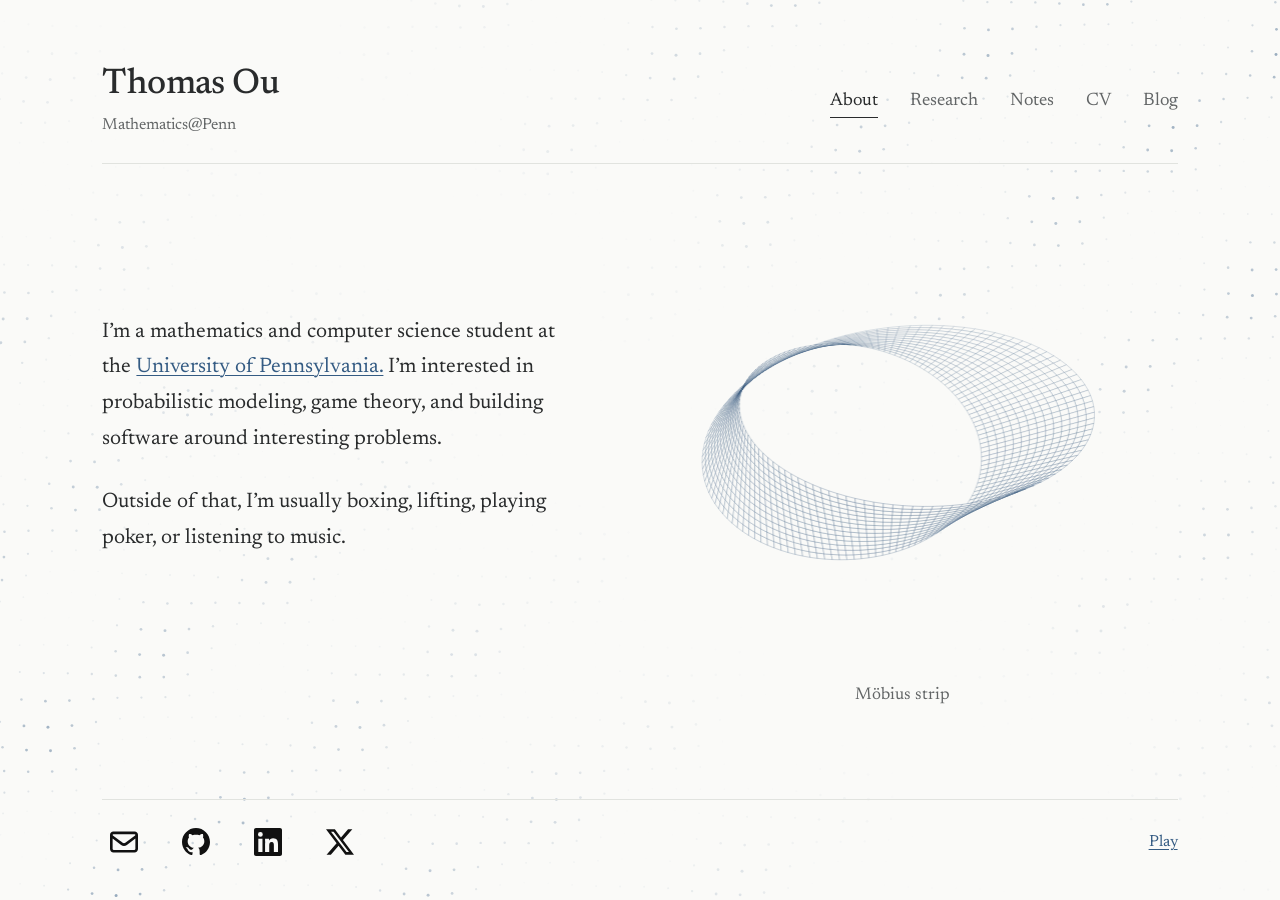
==== commit 06718661: "add play collection to portfolio" ====
--- a/index.html
+++ b/index.html
@@ -307,6 +307,7 @@
           <svg xmlns="http://www.w3.org/2000/svg" aria-hidden="true" focusable="false" viewBox="0 0 24 24"><path fill="currentColor" d="M18.901 1.153h3.68l-8.04 9.19L24 22.846h-7.406l-5.8-7.584-6.64 7.584H.47l8.6-9.835L0 1.154h7.594l5.243 6.932 6.064-6.933zm-1.29 19.49h2.039L6.487 3.24H4.3l13.311 17.403z"/></svg>
         </a>
       </nav>
+      <a class="footer-play" href="/play/">Play</a>
       <button class="analytics-settings ph-no-capture" type="button" aria-controls="analytics-preferences" aria-expanded="false" hidden>Privacy</button>
     </footer>
   </div>
--- a/styles.css
+++ b/styles.css
@@ -200,6 +200,7 @@
 .pdf-preview-pagination { display: flex; align-items: center; gap: 12px; }
 #pdf-preview-count { min-width: 5ch; text-align: center; color: var(--muted); font: 12px/1.5 var(--mono); }
 .site-footer { margin-top: 40px; padding-top: 20px; border-top: 1px solid var(--line); }
+.footer-play { display: inline-flex; align-items: center; min-height: 44px; margin-left: auto; font: 16px/1.5 var(--serif); }
 .social-links { display: flex; flex-wrap: wrap; align-items: center; gap: 8px clamp(12px, 2.2vw, 28px); }
 .social-links a { display: inline-flex; align-items: center; justify-content: center; width: 44px; height: 44px; color: #111; border-radius: 3px; text-decoration: none; transition: color var(--duration) var(--ease), transform var(--duration) var(--ease); }
 .social-links svg { display: block; width: 28px; height: 28px; }
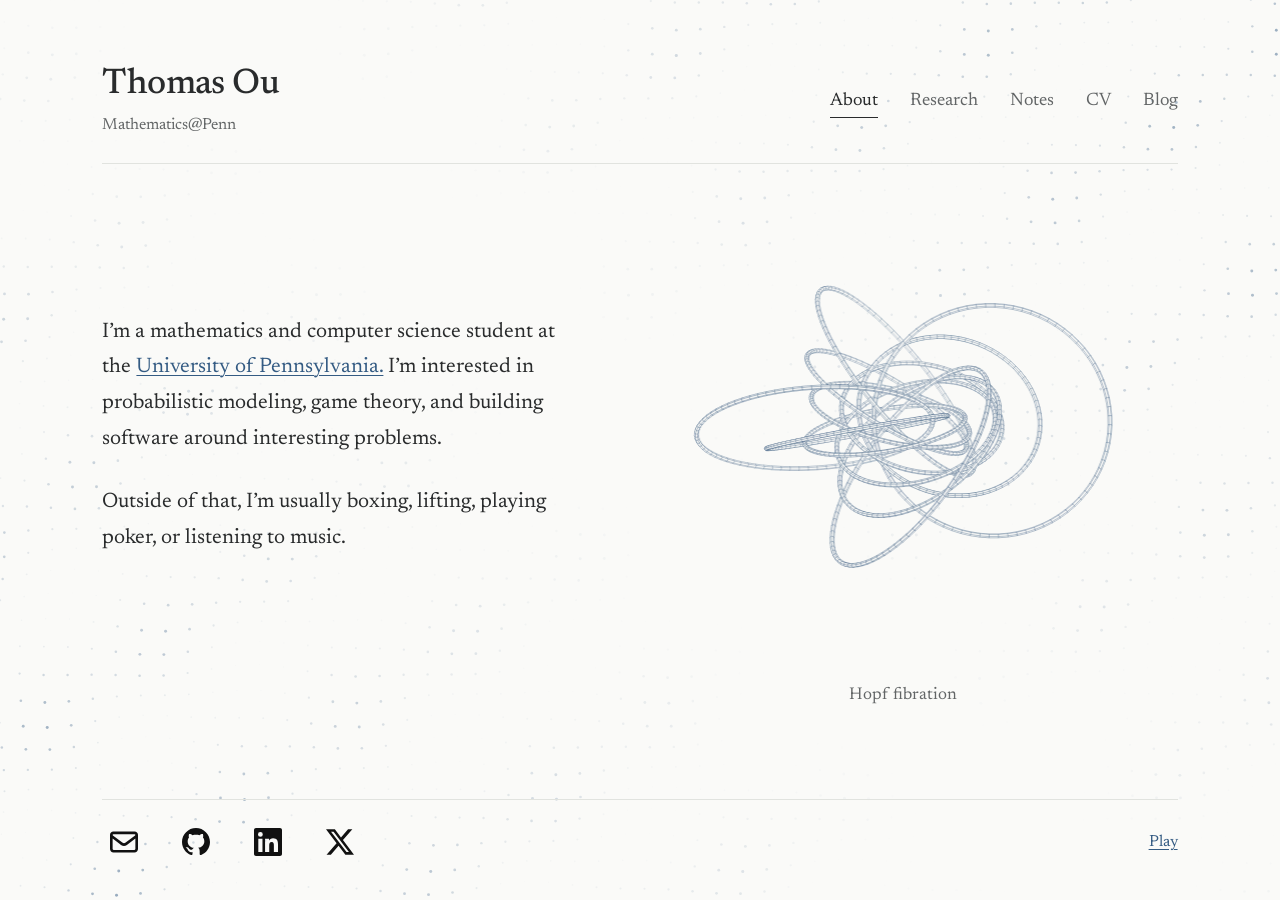
==== commit b5ac6ec1: "remove posthog tracking and privacy controls" ====
--- a/index.html
+++ b/index.html
@@ -15,8 +15,6 @@
   <script src="geometry.js?v=canvas-resize" defer></script>
   <script src="text-motion.js?v=smooth-text" defer></script>
   <script src="pdf-preview.js?v=pdf-preview" defer></script>
-  <link rel="stylesheet" href="analytics.css?v=posthog">
-  <script src="analytics.js?v=footer-privacy" defer></script>
 </head>
 <body>
   <div class="ambient-background" aria-hidden="true">
@@ -308,7 +306,6 @@
         </a>
       </nav>
       <a class="footer-play" href="/play/">Play</a>
-      <button class="analytics-settings ph-no-capture" type="button" aria-controls="analytics-preferences" aria-expanded="false" hidden>Privacy</button>
     </footer>
   </div>
   <dialog id="pdf-preview" class="pdf-preview" aria-labelledby="pdf-preview-title" data-preview-root="notebook-assets/note-previews/">
@@ -332,21 +329,5 @@
       </div>
     </footer>
   </dialog>
-  <section id="analytics-preferences" class="analytics-preferences ph-no-capture" aria-labelledby="analytics-heading" tabindex="-1" hidden>
-    <button id="analytics-close" type="button" aria-label="Close analytics preferences">×</button>
-    <h2 id="analytics-heading">Site analytics</h2>
-    <p>May I use PostHog to understand visits, clicks, and reading activity? A browser ID helps recognize return visits. You can change your choice under Privacy.</p>
-    <form id="analytics-consent">
-      <div class="analytics-controls">
-        <label class="analytics-replay-option"><input id="analytics-replay" type="checkbox"> Include session replays and heatmaps</label>
-        <p class="analytics-detail">Replays show activity on this site. Inputs and animated graphics stay hidden.</p>
-        <div class="analytics-actions">
-          <button type="submit">Allow analytics</button>
-          <button id="analytics-decline" type="button">No thanks</button>
-        </div>
-      </div>
-      <p id="analytics-status" role="status" hidden></p>
-    </form>
-  </section>
 </body>
 </html>
--- a/styles.css
+++ b/styles.css
@@ -199,7 +199,7 @@
 .pdf-preview-full { display: inline-flex; align-items: center; gap: 6px; min-height: 44px; }
 .pdf-preview-pagination { display: flex; align-items: center; gap: 12px; }
 #pdf-preview-count { min-width: 5ch; text-align: center; color: var(--muted); font: 12px/1.5 var(--mono); }
-.site-footer { margin-top: 40px; padding-top: 20px; border-top: 1px solid var(--line); }
+.site-footer { display: flex; align-items: center; justify-content: space-between; flex-wrap: wrap; gap: 8px 20px; margin-top: 40px; padding-top: 20px; border-top: 1px solid var(--line); }
 .footer-play { display: inline-flex; align-items: center; min-height: 44px; margin-left: auto; font: 16px/1.5 var(--serif); }
 .social-links { display: flex; flex-wrap: wrap; align-items: center; gap: 8px clamp(12px, 2.2vw, 28px); }
 .social-links a { display: inline-flex; align-items: center; justify-content: center; width: 44px; height: 44px; color: #111; border-radius: 3px; text-decoration: none; transition: color var(--duration) var(--ease), transform var(--duration) var(--ease); }
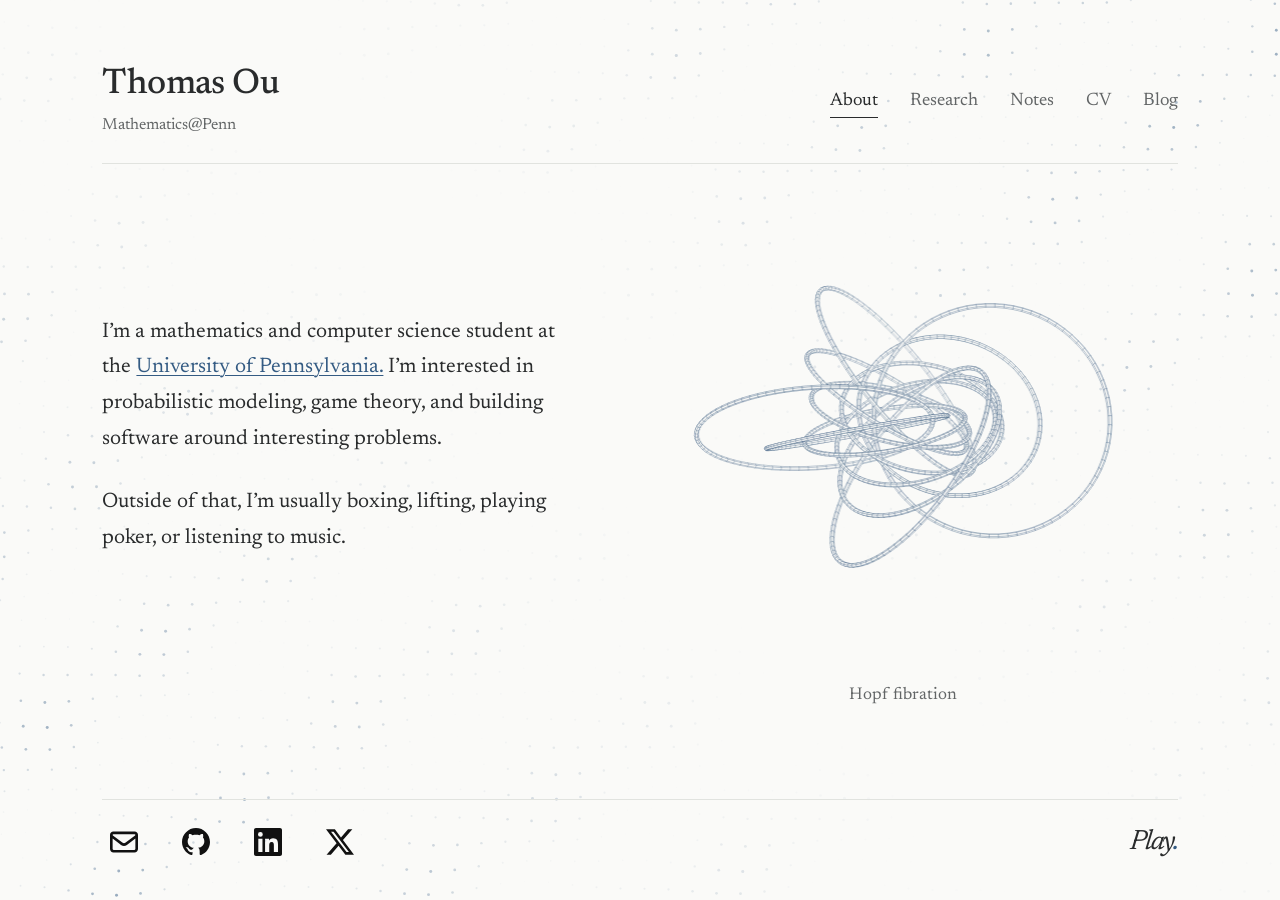
==== commit 66dfb159: "refine links between portfolio and play" ====
--- a/index.html
+++ b/index.html
@@ -305,7 +305,7 @@
           <svg xmlns="http://www.w3.org/2000/svg" aria-hidden="true" focusable="false" viewBox="0 0 24 24"><path fill="currentColor" d="M18.901 1.153h3.68l-8.04 9.19L24 22.846h-7.406l-5.8-7.584-6.64 7.584H.47l8.6-9.835L0 1.154h7.594l5.243 6.932 6.064-6.933zm-1.29 19.49h2.039L6.487 3.24H4.3l13.311 17.403z"/></svg>
         </a>
       </nav>
-      <a class="footer-play" href="/play/">Play</a>
+      <a class="footer-play" href="/play/" aria-label="Play">Play<span aria-hidden="true">.</span></a>
     </footer>
   </div>
   <dialog id="pdf-preview" class="pdf-preview" aria-labelledby="pdf-preview-title" data-preview-root="notebook-assets/note-previews/">
--- a/styles.css
+++ b/styles.css
@@ -200,7 +200,9 @@
 .pdf-preview-pagination { display: flex; align-items: center; gap: 12px; }
 #pdf-preview-count { min-width: 5ch; text-align: center; color: var(--muted); font: 12px/1.5 var(--mono); }
 .site-footer { display: flex; align-items: center; justify-content: space-between; flex-wrap: wrap; gap: 8px 20px; margin-top: 40px; padding-top: 20px; border-top: 1px solid var(--line); }
-.footer-play { display: inline-flex; align-items: center; min-height: 44px; margin-left: auto; font: 16px/1.5 var(--serif); }
+.footer-play { display: inline-flex; align-items: center; min-height: 44px; margin-left: auto; color: var(--ink); font: italic 400 28px/1 var(--serif); letter-spacing: -.06em; text-decoration: none; }
+.footer-play span { color: var(--link); }
+.footer-play:hover, .footer-play:focus-visible { color: var(--link); }
 .social-links { display: flex; flex-wrap: wrap; align-items: center; gap: 8px clamp(12px, 2.2vw, 28px); }
 .social-links a { display: inline-flex; align-items: center; justify-content: center; width: 44px; height: 44px; color: #111; border-radius: 3px; text-decoration: none; transition: color var(--duration) var(--ease), transform var(--duration) var(--ease); }
 .social-links svg { display: block; width: 28px; height: 28px; }
@@ -346,6 +348,9 @@
   .figure-buttons button { min-height: 44px; }
   .equation { flex-direction: column; }
 }
+@media (max-width: 360px) {
+  .social-links { gap: 10px; }
+}
 @media (min-width: 821px) and (max-height: 500px) {
   .attractor-plot { max-height: 240px; }
 }
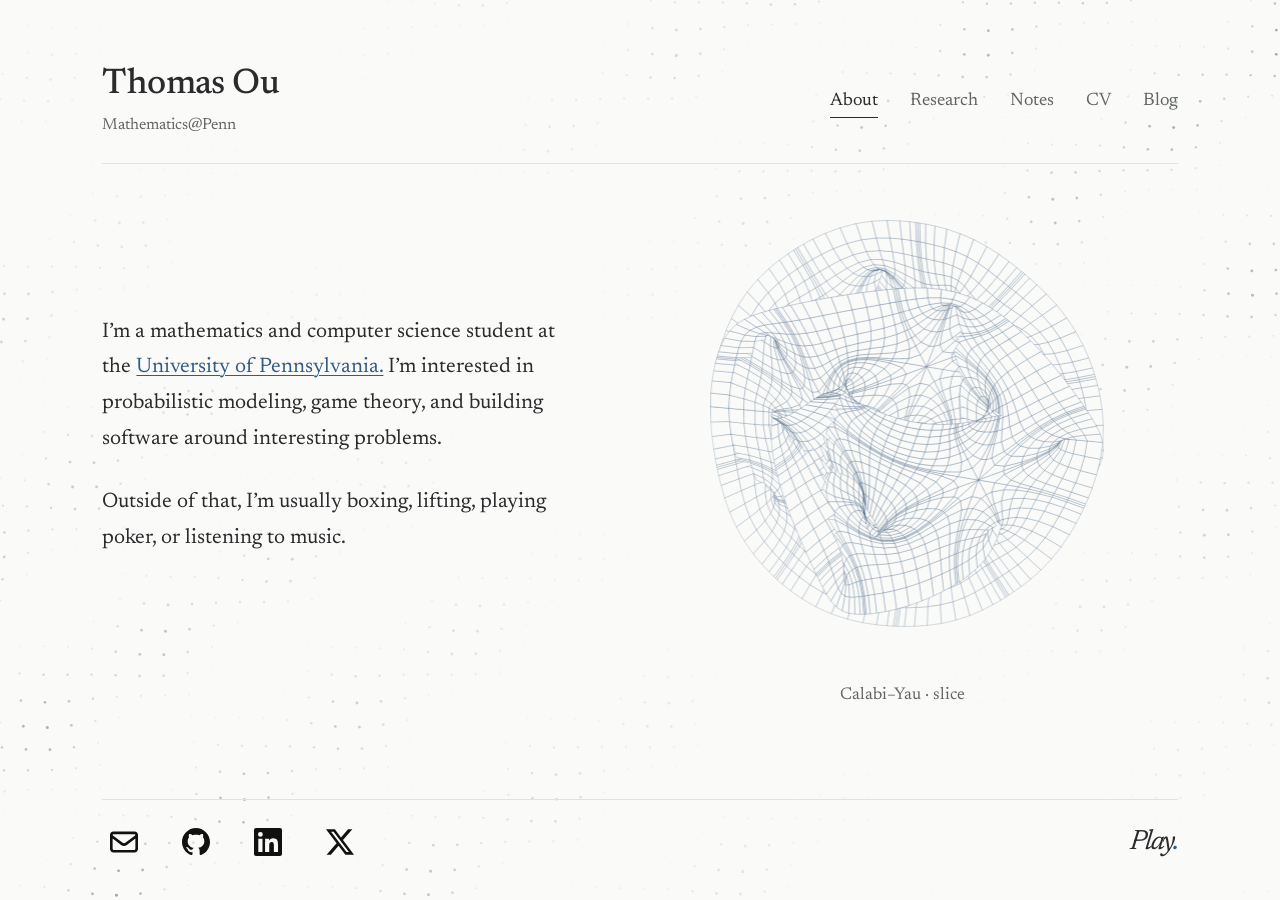
==== commit 8e778290: "feature research studies and separate reading" ====
--- a/index.html
+++ b/index.html
@@ -57,35 +57,61 @@
       <section id="research" hidden class="page-section research" aria-labelledby="research-title">
         <h1 id="research-title" class="visually-hidden">Research</h1>
         <div class="research-group">
-          <ul class="research-list" role="list" aria-label="Research topics">
-            <li class="research-entry">
-              <div class="research-details">
-                <h2><a href="https://arxiv.org/abs/2606.20557" target="_blank" rel="noopener" aria-label="Related paper: Optimal Deterministic Multicalibration and Omniprediction by Noarov and Roth, 2026 (opens in a new tab)">Multicalibration and Omniprediction</a></h2>
-                <p>Deterministic multicalibration and omniprediction with optimal sample complexity. Noarov and Roth, June 2026 preprint.</p>
-              </div>
-            </li>
-            <li class="research-entry">
-              <div class="research-details">
-                <h2><a href="https://arxiv.org/abs/1906.08837" target="_blank" rel="noopener" aria-label="Related paper: Minimal resolutions of monomial ideals (opens in a new tab)">Combinatorial Minimal Free Resolutions</a></h2>
-                <p>Explicit combinatorial constructions for resolving monomial ideals, connecting algebraic structure with topology.</p>
-              </div>
-            </li>
-            <li class="research-entry">
-              <div class="research-details">
-                <h2><a href="https://arxiv.org/abs/2104.13753" target="_blank" rel="noopener" aria-label="Related paper: Sum-of-norms clustering does not separate nearby balls (opens in a new tab)">Sum-of-norms Clustering</a></h2>
-                <p>Geometric and measure-theoretic approaches to understanding how convex clustering behaves on discrete samples and continuous distributions.</p>
+          <ul class="research-list" role="list" aria-label="Selected research">
+            <li class="research-entry">
+              <div class="research-details">
+                <h2>Multicalibration for Coding Confidence</h2>
+                <p>Testing when subgroup corrections improve estimates of whether generated code passes benchmark tests.</p>
+                <div class="research-links">
+                  <a href="https://github.com/Smokeybear10/100.RSCH.coding-confidence-calibration" target="_blank" rel="noopener" aria-label="Coding confidence calibration: code (opens in a new tab)">Code</a>
+                  <a href="https://github.com/Smokeybear10/100.RSCH.coding-confidence-calibration/blob/main/confirmation_analysis.ipynb" target="_blank" rel="noopener" aria-label="Coding confidence calibration: results notebook (opens in a new tab)">Results</a>
+                </div>
+              </div>
+            </li>
+            <li class="research-entry">
+              <div class="research-details">
+                <h2>Earnings Disclosure Spillovers</h2>
+                <p>Testing whether earnings disclosures and company price reactions predict returns in related semiconductor stocks.</p>
+                <div class="research-links">
+                  <a href="https://github.com/Smokeybear10/101.RSCH.earnings-disclosure-spillovers-and-peer-return-prediction" target="_blank" rel="noopener" aria-label="Earnings disclosure spillovers: code (opens in a new tab)">Code</a>
+                  <a href="https://github.com/Smokeybear10/101.RSCH.earnings-disclosure-spillovers-and-peer-return-prediction#results" target="_blank" rel="noopener" aria-label="Earnings disclosure spillovers: results (opens in a new tab)">Results</a>
+                </div>
+              </div>
+            </li>
+            <li class="research-entry">
+              <div class="research-details">
+                <h2>Bayesian Opponent Modeling in Poker</h2>
+                <p>Persistent opponent modeling for heads-up poker, evaluated in paired experiments against synthetic opponents.</p>
+                <div class="research-links">
+                  <a href="https://github.com/Smokeybear10/102.RSCH.bayesian-opponent-modeling-in-poker" target="_blank" rel="noopener" aria-label="Bayesian opponent modeling in poker: code (opens in a new tab)">Code</a>
+                  <a href="https://github.com/Smokeybear10/102.RSCH.bayesian-opponent-modeling-in-poker/blob/main/research/REPORT.md" target="_blank" rel="noopener" aria-label="Bayesian opponent modeling in poker: results report (opens in a new tab)">Results</a>
+                </div>
               </div>
             </li>
           </ul>
         </div>
-        <section class="research-group" aria-labelledby="selected-projects-title">
+        <section class="research-group" aria-labelledby="reading-title">
           <div class="research-group-heading">
-            <h2 id="selected-projects-title">Select Technical Projects</h2>
-          </div>
-          <ul class="technical-projects">
-            <li>
-              <a href="https://github.com/Smokeybear10/103.RSCH.river" target="_blank" rel="noopener" aria-label="River: Counterfactual regret minimization solver for No-Limit Hold’em (opens in a new tab)">River — Counterfactual regret minimization solver for No-Limit Hold’em</a>
-              <span class="project-tools">(Rust, Rayon, Actix Web)</span>
+            <h2 id="reading-title">Reading</h2>
+          </div>
+          <ul class="research-list" role="list" aria-label="Research reading">
+            <li class="research-entry">
+              <div class="research-details">
+                <h3><a href="https://arxiv.org/abs/2606.20557" target="_blank" rel="noopener" aria-label="Related paper: Optimal Deterministic Multicalibration and Omniprediction by Noarov and Roth, 2026 (opens in a new tab)">Multicalibration and Omniprediction</a></h3>
+                <p>Deterministic multicalibration and omniprediction with optimal sample complexity. Noarov and Roth, June 2026 preprint.</p>
+              </div>
+            </li>
+            <li class="research-entry">
+              <div class="research-details">
+                <h3><a href="https://arxiv.org/abs/1906.08837" target="_blank" rel="noopener" aria-label="Related paper: Minimal resolutions of monomial ideals (opens in a new tab)">Combinatorial Minimal Free Resolutions</a></h3>
+                <p>Explicit combinatorial constructions for resolving monomial ideals, connecting algebraic structure with topology.</p>
+              </div>
+            </li>
+            <li class="research-entry">
+              <div class="research-details">
+                <h3><a href="https://arxiv.org/abs/2104.13753" target="_blank" rel="noopener" aria-label="Related paper: Sum-of-norms clustering does not separate nearby balls (opens in a new tab)">Sum-of-norms Clustering</a></h3>
+                <p>Geometric and measure-theoretic approaches to understanding how convex clustering behaves on discrete samples and continuous distributions.</p>
+              </div>
             </li>
           </ul>
         </section>
--- a/styles.css
+++ b/styles.css
@@ -67,6 +67,9 @@
 .research-details { min-width: 0; }
 .research-details h2, .research-details h3 { margin: 0; font-size: clamp(23px, 1.9vw, 30px); font-weight: 500; line-height: 1.3; letter-spacing: -.2px; }
 .research-details > p { max-width: 65ch; margin-top: 12px; color: var(--muted); font-size: clamp(17px, 1.3vw, 21px); line-height: 1.6; }
+.research-links { display: flex; flex-wrap: wrap; gap: 0 24px; margin-top: 8px; }
+.research-links a { display: inline-flex; align-items: center; min-height: 44px; font-size: 16px; line-height: 1.4; text-decoration-color: #bccbd9; }
+.research-links a:hover, .research-links a:focus-visible { text-decoration-color: currentColor; }
 .technical-projects { margin: 0; padding-left: 1.2em; font-size: clamp(18px, 1.4vw, 23px); line-height: 1.65; }
 .technical-projects li + li { margin-top: 14px; }
 .project-tools { color: var(--muted); }
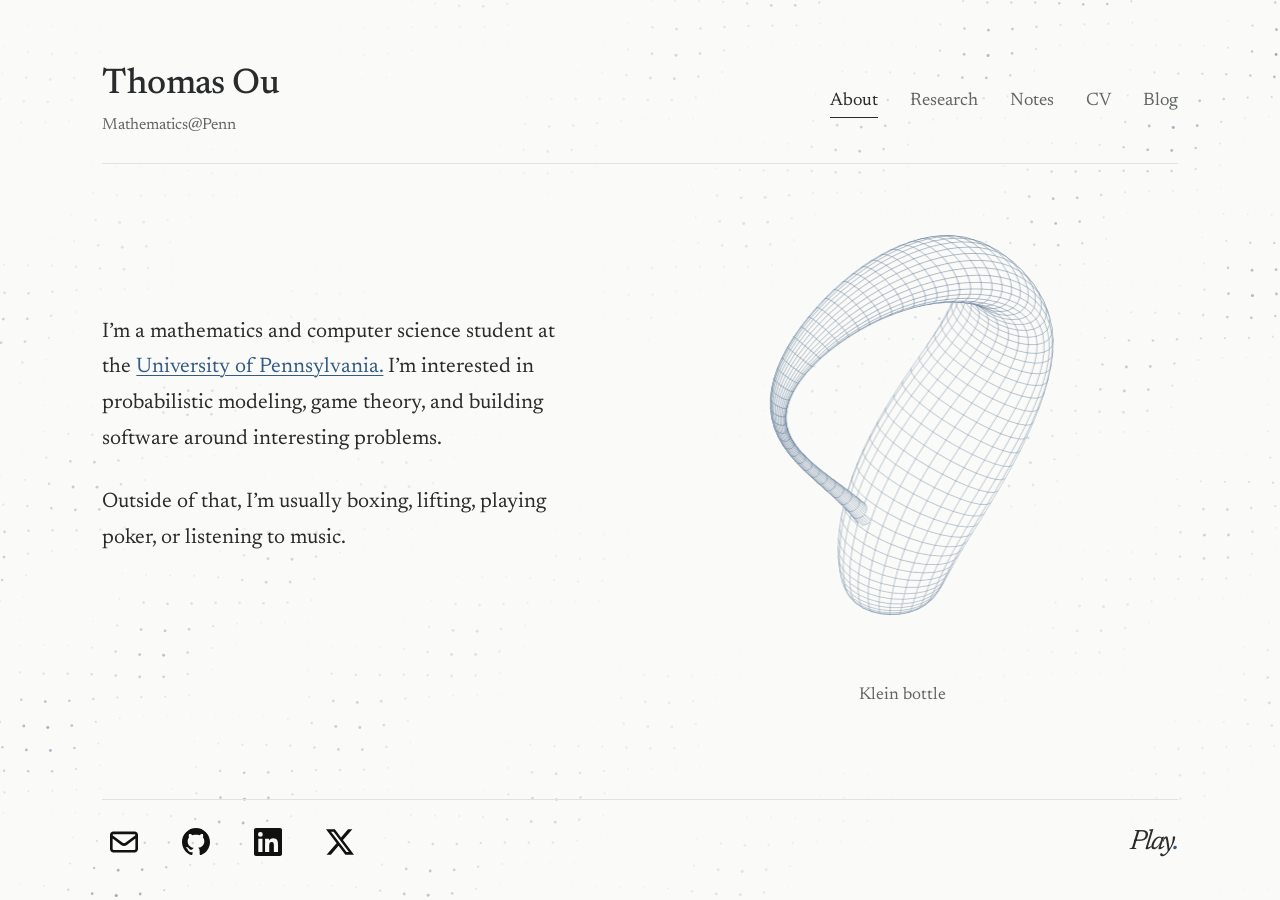
==== commit d6addbb5: "restore research titles and inline repository links" ====
--- a/index.html
+++ b/index.html
@@ -57,61 +57,39 @@
       <section id="research" hidden class="page-section research" aria-labelledby="research-title">
         <h1 id="research-title" class="visually-hidden">Research</h1>
         <div class="research-group">
-          <ul class="research-list" role="list" aria-label="Selected research">
+          <ul class="research-list" role="list" aria-label="Research topics">
             <li class="research-entry">
               <div class="research-details">
-                <h2>Multicalibration for Coding Confidence</h2>
-                <p>Testing when subgroup corrections improve estimates of whether generated code passes benchmark tests.</p>
-                <div class="research-links">
-                  <a href="https://github.com/Smokeybear10/100.RSCH.coding-confidence-calibration" target="_blank" rel="noopener" aria-label="Coding confidence calibration: code (opens in a new tab)">Code</a>
-                  <a href="https://github.com/Smokeybear10/100.RSCH.coding-confidence-calibration/blob/main/confirmation_analysis.ipynb" target="_blank" rel="noopener" aria-label="Coding confidence calibration: results notebook (opens in a new tab)">Results</a>
-                </div>
+                <h2><a href="https://arxiv.org/abs/2606.20557" target="_blank" rel="noopener" aria-label="Related paper: Optimal Deterministic Multicalibration and Omniprediction by Noarov and Roth, 2026 (opens in a new tab)">Multicalibration and Omniprediction</a></h2>
+                <p>Deterministic multicalibration and omniprediction with optimal sample complexity. Noarov and Roth, June 2026 preprint. Related experiments: <a href="https://github.com/Smokeybear10/100.RSCH.coding-confidence-calibration" target="_blank" rel="noopener" aria-label="Related coding confidence calibration experiments on GitHub (opens in a new tab)">coding confidence calibration on GitHub</a>.</p>
               </div>
             </li>
             <li class="research-entry">
               <div class="research-details">
-                <h2>Earnings Disclosure Spillovers</h2>
-                <p>Testing whether earnings disclosures and company price reactions predict returns in related semiconductor stocks.</p>
-                <div class="research-links">
-                  <a href="https://github.com/Smokeybear10/101.RSCH.earnings-disclosure-spillovers-and-peer-return-prediction" target="_blank" rel="noopener" aria-label="Earnings disclosure spillovers: code (opens in a new tab)">Code</a>
-                  <a href="https://github.com/Smokeybear10/101.RSCH.earnings-disclosure-spillovers-and-peer-return-prediction#results" target="_blank" rel="noopener" aria-label="Earnings disclosure spillovers: results (opens in a new tab)">Results</a>
-                </div>
+                <h2><a href="https://arxiv.org/abs/1906.08837" target="_blank" rel="noopener" aria-label="Related paper: Minimal resolutions of monomial ideals (opens in a new tab)">Combinatorial Minimal Free Resolutions</a></h2>
+                <p>Explicit combinatorial constructions for resolving monomial ideals, connecting algebraic structure with topology.</p>
               </div>
             </li>
             <li class="research-entry">
               <div class="research-details">
-                <h2>Bayesian Opponent Modeling in Poker</h2>
-                <p>Persistent opponent modeling for heads-up poker, evaluated in paired experiments against synthetic opponents.</p>
-                <div class="research-links">
-                  <a href="https://github.com/Smokeybear10/102.RSCH.bayesian-opponent-modeling-in-poker" target="_blank" rel="noopener" aria-label="Bayesian opponent modeling in poker: code (opens in a new tab)">Code</a>
-                  <a href="https://github.com/Smokeybear10/102.RSCH.bayesian-opponent-modeling-in-poker/blob/main/research/REPORT.md" target="_blank" rel="noopener" aria-label="Bayesian opponent modeling in poker: results report (opens in a new tab)">Results</a>
-                </div>
+                <h2><a href="https://arxiv.org/abs/2104.13753" target="_blank" rel="noopener" aria-label="Related paper: Sum-of-norms clustering does not separate nearby balls (opens in a new tab)">Sum-of-norms Clustering</a></h2>
+                <p>Geometric and measure-theoretic approaches to understanding how convex clustering behaves on discrete samples and continuous distributions.</p>
               </div>
             </li>
           </ul>
         </div>
-        <section class="research-group" aria-labelledby="reading-title">
+        <section class="research-group" aria-labelledby="selected-projects-title">
           <div class="research-group-heading">
-            <h2 id="reading-title">Reading</h2>
-          </div>
-          <ul class="research-list" role="list" aria-label="Research reading">
-            <li class="research-entry">
-              <div class="research-details">
-                <h3><a href="https://arxiv.org/abs/2606.20557" target="_blank" rel="noopener" aria-label="Related paper: Optimal Deterministic Multicalibration and Omniprediction by Noarov and Roth, 2026 (opens in a new tab)">Multicalibration and Omniprediction</a></h3>
-                <p>Deterministic multicalibration and omniprediction with optimal sample complexity. Noarov and Roth, June 2026 preprint.</p>
-              </div>
-            </li>
-            <li class="research-entry">
-              <div class="research-details">
-                <h3><a href="https://arxiv.org/abs/1906.08837" target="_blank" rel="noopener" aria-label="Related paper: Minimal resolutions of monomial ideals (opens in a new tab)">Combinatorial Minimal Free Resolutions</a></h3>
-                <p>Explicit combinatorial constructions for resolving monomial ideals, connecting algebraic structure with topology.</p>
-              </div>
-            </li>
-            <li class="research-entry">
-              <div class="research-details">
-                <h3><a href="https://arxiv.org/abs/2104.13753" target="_blank" rel="noopener" aria-label="Related paper: Sum-of-norms clustering does not separate nearby balls (opens in a new tab)">Sum-of-norms Clustering</a></h3>
-                <p>Geometric and measure-theoretic approaches to understanding how convex clustering behaves on discrete samples and continuous distributions.</p>
-              </div>
+            <h2 id="selected-projects-title">Select Technical Projects</h2>
+          </div>
+          <ul class="technical-projects">
+            <li>
+              Earnings disclosure spillovers
+              <span class="project-tools">Peer-return prediction around semiconductor earnings. <a href="https://github.com/Smokeybear10/101.RSCH.earnings-disclosure-spillovers-and-peer-return-prediction" target="_blank" rel="noopener" aria-label="Earnings disclosure spillovers on GitHub (opens in a new tab)">GitHub</a></span>
+            </li>
+            <li>
+              Bayesian opponent modeling in poker
+              <span class="project-tools">Persistent opponent memory evaluated against synthetic players. <a href="https://github.com/Smokeybear10/102.RSCH.bayesian-opponent-modeling-in-poker" target="_blank" rel="noopener" aria-label="Bayesian opponent modeling in poker on GitHub (opens in a new tab)">GitHub</a></span>
             </li>
           </ul>
         </section>
--- a/styles.css
+++ b/styles.css
@@ -67,12 +67,9 @@
 .research-details { min-width: 0; }
 .research-details h2, .research-details h3 { margin: 0; font-size: clamp(23px, 1.9vw, 30px); font-weight: 500; line-height: 1.3; letter-spacing: -.2px; }
 .research-details > p { max-width: 65ch; margin-top: 12px; color: var(--muted); font-size: clamp(17px, 1.3vw, 21px); line-height: 1.6; }
-.research-links { display: flex; flex-wrap: wrap; gap: 0 24px; margin-top: 8px; }
-.research-links a { display: inline-flex; align-items: center; min-height: 44px; font-size: 16px; line-height: 1.4; text-decoration-color: #bccbd9; }
-.research-links a:hover, .research-links a:focus-visible { text-decoration-color: currentColor; }
 .technical-projects { margin: 0; padding-left: 1.2em; font-size: clamp(18px, 1.4vw, 23px); line-height: 1.65; }
 .technical-projects li + li { margin-top: 14px; }
-.project-tools { color: var(--muted); }
+.project-tools { display: block; margin-top: 6px; color: var(--muted); font-size: clamp(16px, 1.2vw, 19px); line-height: 1.6; }
 .cv { max-width: 1120px; }
 .resume-request { margin-top: 32px; font-size: clamp(16px, 1.2vw, 19px); }
 .resume-request a { display: inline-block; padding-block: 8px; }
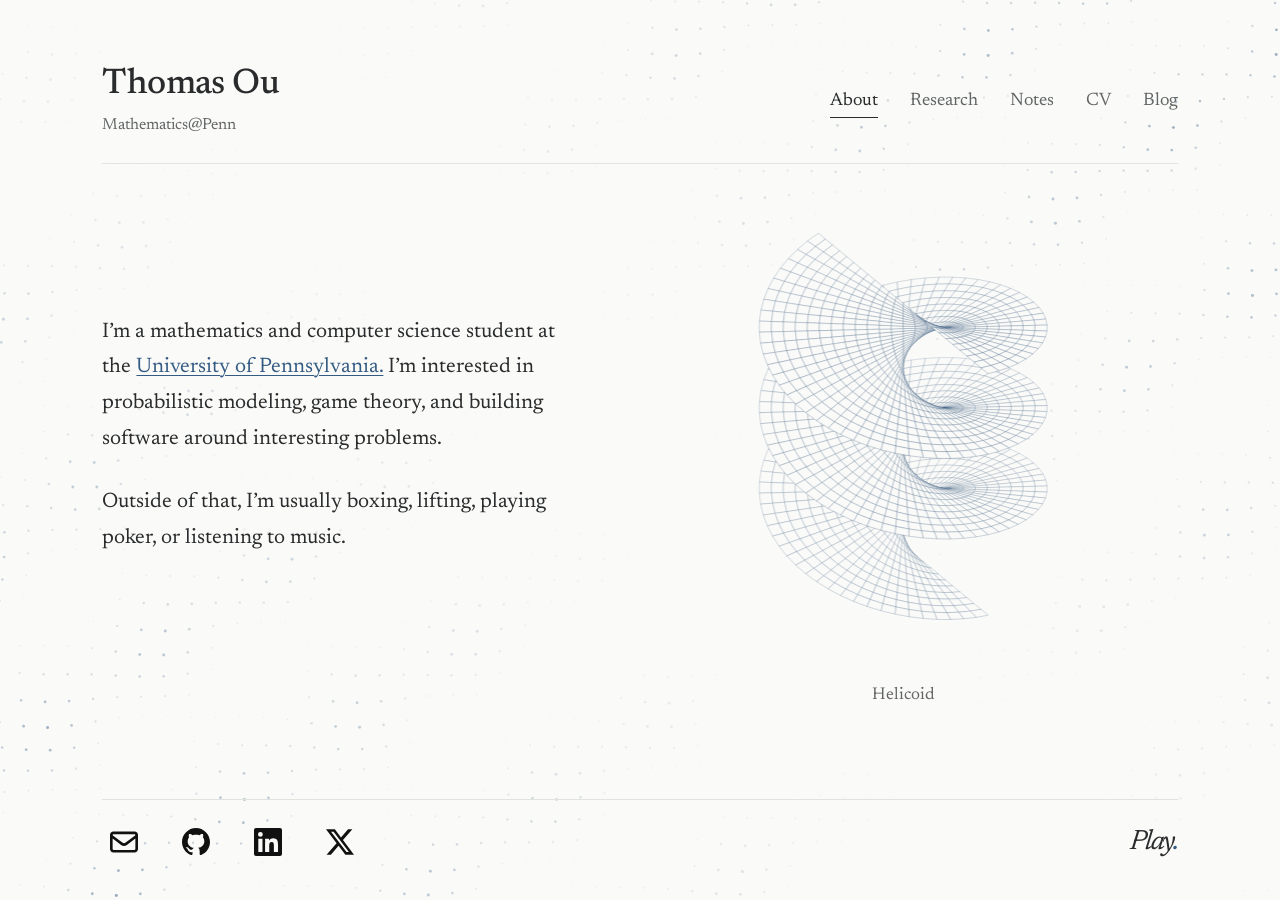
==== commit 36816433: "simplify technical project links and add research" ====
--- a/index.html
+++ b/index.html
@@ -82,14 +82,21 @@
           <div class="research-group-heading">
             <h2 id="selected-projects-title">Select Technical Projects</h2>
           </div>
-          <ul class="technical-projects">
-            <li>
-              Earnings disclosure spillovers
-              <span class="project-tools">Peer-return prediction around semiconductor earnings. <a href="https://github.com/Smokeybear10/101.RSCH.earnings-disclosure-spillovers-and-peer-return-prediction" target="_blank" rel="noopener" aria-label="Earnings disclosure spillovers on GitHub (opens in a new tab)">GitHub</a></span>
-            </li>
-            <li>
-              Bayesian opponent modeling in poker
-              <span class="project-tools">Persistent opponent memory evaluated against synthetic players. <a href="https://github.com/Smokeybear10/102.RSCH.bayesian-opponent-modeling-in-poker" target="_blank" rel="noopener" aria-label="Bayesian opponent modeling in poker on GitHub (opens in a new tab)">GitHub</a></span>
+          <ul class="technical-projects" role="list">
+            <li>
+              <a href="https://github.com/Smokeybear10/101.RSCH.earnings-disclosure-spillovers-and-peer-return-prediction" target="_blank" rel="noopener" aria-label="Earnings disclosure spillovers on GitHub (opens in a new tab)">Earnings disclosure spillovers</a>
+            </li>
+            <li>
+              <a href="https://github.com/Smokeybear10/102.RSCH.bayesian-opponent-modeling-in-poker" target="_blank" rel="noopener" aria-label="Bayesian opponent modeling in poker on GitHub (opens in a new tab)">Bayesian poker models</a>
+            </li>
+            <li>
+              <a href="https://github.com/Smokeybear10/103.RSCH.conformal-calibration-under-shift" target="_blank" rel="noopener" aria-label="Conformal calibration under shift on GitHub (opens in a new tab)">Conformal calibration</a>
+            </li>
+            <li>
+              <a href="https://github.com/Smokeybear10/104.RSCH.intel-cpu-economics-and-valuation" target="_blank" rel="noopener" aria-label="Intel CPU economics and valuation on GitHub (opens in a new tab)">Intel CPU valuation</a>
+            </li>
+            <li>
+              <a href="https://github.com/Smokeybear10/105.RSCH.military-innovation-and-technology-adoption" target="_blank" rel="noopener" aria-label="Military innovation and technology adoption on GitHub (opens in a new tab)">Military technology adoption</a>
             </li>
           </ul>
         </section>
--- a/styles.css
+++ b/styles.css
@@ -67,9 +67,10 @@
 .research-details { min-width: 0; }
 .research-details h2, .research-details h3 { margin: 0; font-size: clamp(23px, 1.9vw, 30px); font-weight: 500; line-height: 1.3; letter-spacing: -.2px; }
 .research-details > p { max-width: 65ch; margin-top: 12px; color: var(--muted); font-size: clamp(17px, 1.3vw, 21px); line-height: 1.6; }
-.technical-projects { margin: 0; padding-left: 1.2em; font-size: clamp(18px, 1.4vw, 23px); line-height: 1.65; }
-.technical-projects li + li { margin-top: 14px; }
-.project-tools { display: block; margin-top: 6px; color: var(--muted); font-size: clamp(16px, 1.2vw, 19px); line-height: 1.6; }
+.technical-projects { margin: 0; padding: 0; list-style: none; font-size: clamp(18px, 1.4vw, 23px); line-height: 1.5; }
+.technical-projects li + li { margin-top: 4px; }
+.technical-projects a { display: inline-flex; align-items: center; min-height: 44px; max-width: 100%; white-space: nowrap; text-decoration-color: #bccbd9; }
+.technical-projects a:hover, .technical-projects a:focus-visible { text-decoration-color: currentColor; }
 .cv { max-width: 1120px; }
 .resume-request { margin-top: 32px; font-size: clamp(16px, 1.2vw, 19px); }
 .resume-request a { display: inline-block; padding-block: 8px; }
@@ -282,7 +283,6 @@
   .research-group-heading { margin-bottom: 16px; }
   .research-group-heading h2 { font-size: 22px; }
   .technical-projects { font-size: 18px; line-height: 1.55; }
-  .project-tools { display: block; margin-top: 6px; font-size: 15px; }
   .cv-group > h2, .notes-group-heading h2 { font-size: 24px; }
   .cv-group + .cv-group { margin-top: 36px; padding-top: 28px; }
   .cv-timeline { margin-top: 24px; }
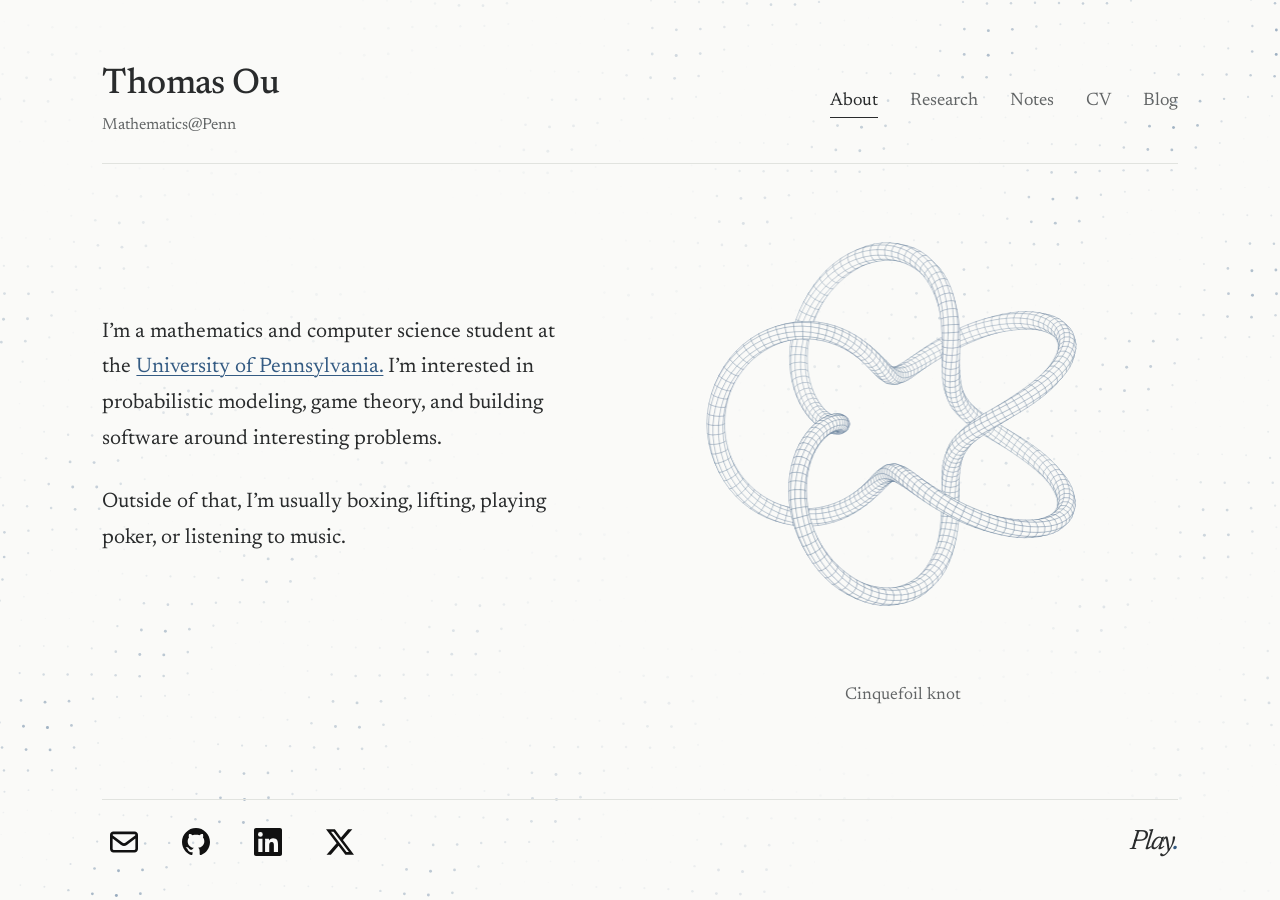
==== commit e083a156: "add concise technical project descriptions" ====
--- a/index.html
+++ b/index.html
@@ -85,18 +85,23 @@
           <ul class="technical-projects" role="list">
             <li>
               <a href="https://github.com/Smokeybear10/101.RSCH.earnings-disclosure-spillovers-and-peer-return-prediction" target="_blank" rel="noopener" aria-label="Earnings disclosure spillovers on GitHub (opens in a new tab)">Earnings disclosure spillovers</a>
+              <p>Tests whether earnings disclosures predict peer-stock returns.</p>
             </li>
             <li>
               <a href="https://github.com/Smokeybear10/102.RSCH.bayesian-opponent-modeling-in-poker" target="_blank" rel="noopener" aria-label="Bayesian opponent modeling in poker on GitHub (opens in a new tab)">Bayesian poker models</a>
+              <p>Tests opponent memory against synthetic poker players.</p>
             </li>
             <li>
               <a href="https://github.com/Smokeybear10/103.RSCH.conformal-calibration-under-shift" target="_blank" rel="noopener" aria-label="Conformal calibration under shift on GitHub (opens in a new tab)">Conformal calibration</a>
+              <p>Compares prediction-set coverage for unseen participants.</p>
             </li>
             <li>
               <a href="https://github.com/Smokeybear10/104.RSCH.intel-cpu-economics-and-valuation" target="_blank" rel="noopener" aria-label="Intel CPU economics and valuation on GitHub (opens in a new tab)">Intel CPU valuation</a>
+              <p>Models CPU growth, manufacturing costs, and cash flow.</p>
             </li>
             <li>
               <a href="https://github.com/Smokeybear10/105.RSCH.military-innovation-and-technology-adoption" target="_blank" rel="noopener" aria-label="Military innovation and technology adoption on GitHub (opens in a new tab)">Military technology adoption</a>
+              <p>Tracks funding decisions for military technology proposals.</p>
             </li>
           </ul>
         </section>
--- a/styles.css
+++ b/styles.css
@@ -68,9 +68,11 @@
 .research-details h2, .research-details h3 { margin: 0; font-size: clamp(23px, 1.9vw, 30px); font-weight: 500; line-height: 1.3; letter-spacing: -.2px; }
 .research-details > p { max-width: 65ch; margin-top: 12px; color: var(--muted); font-size: clamp(17px, 1.3vw, 21px); line-height: 1.6; }
 .technical-projects { margin: 0; padding: 0; list-style: none; font-size: clamp(18px, 1.4vw, 23px); line-height: 1.5; }
-.technical-projects li + li { margin-top: 4px; }
+.technical-projects li { display: grid; grid-template-columns: minmax(250px, 30%) minmax(0, 1fr); align-items: baseline; column-gap: 16px; }
+.technical-projects li + li { margin-top: 8px; }
 .technical-projects a { display: inline-flex; align-items: center; min-height: 44px; max-width: 100%; white-space: nowrap; text-decoration-color: #bccbd9; }
 .technical-projects a:hover, .technical-projects a:focus-visible { text-decoration-color: currentColor; }
+.technical-projects p { color: var(--muted); font-size: 16px; line-height: 1.6; }
 .cv { max-width: 1120px; }
 .resume-request { margin-top: 32px; font-size: clamp(16px, 1.2vw, 19px); }
 .resume-request a { display: inline-block; padding-block: 8px; }
@@ -248,6 +250,7 @@
   .plot { height: clamp(340px, 33vw, 480px); }
 }
 @media (max-width: 820px) {
+  .technical-projects li { grid-template-columns: minmax(0, 1fr); }
   body { line-height: 1.65; }
   .site { max-width: 620px; }
   .home-layout { grid-template-columns: minmax(0, 1fr); gap: 24px; }
